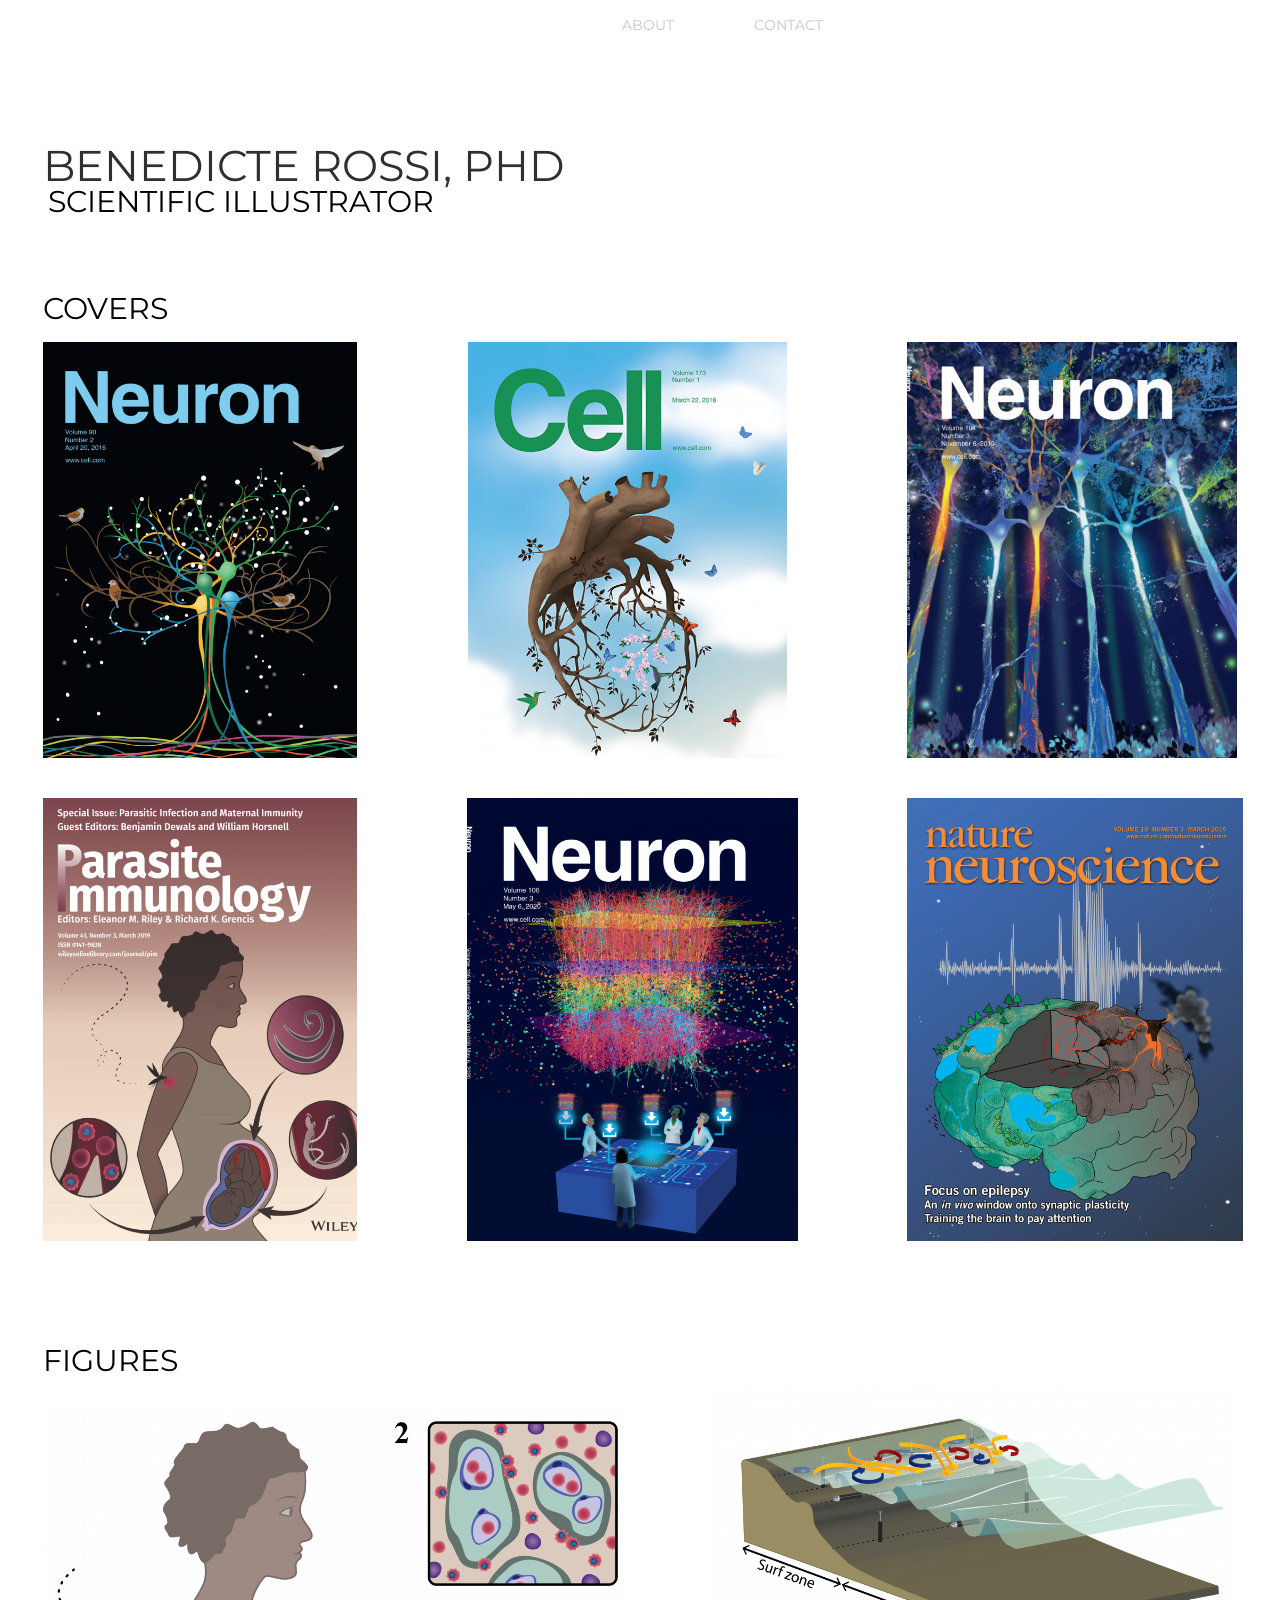
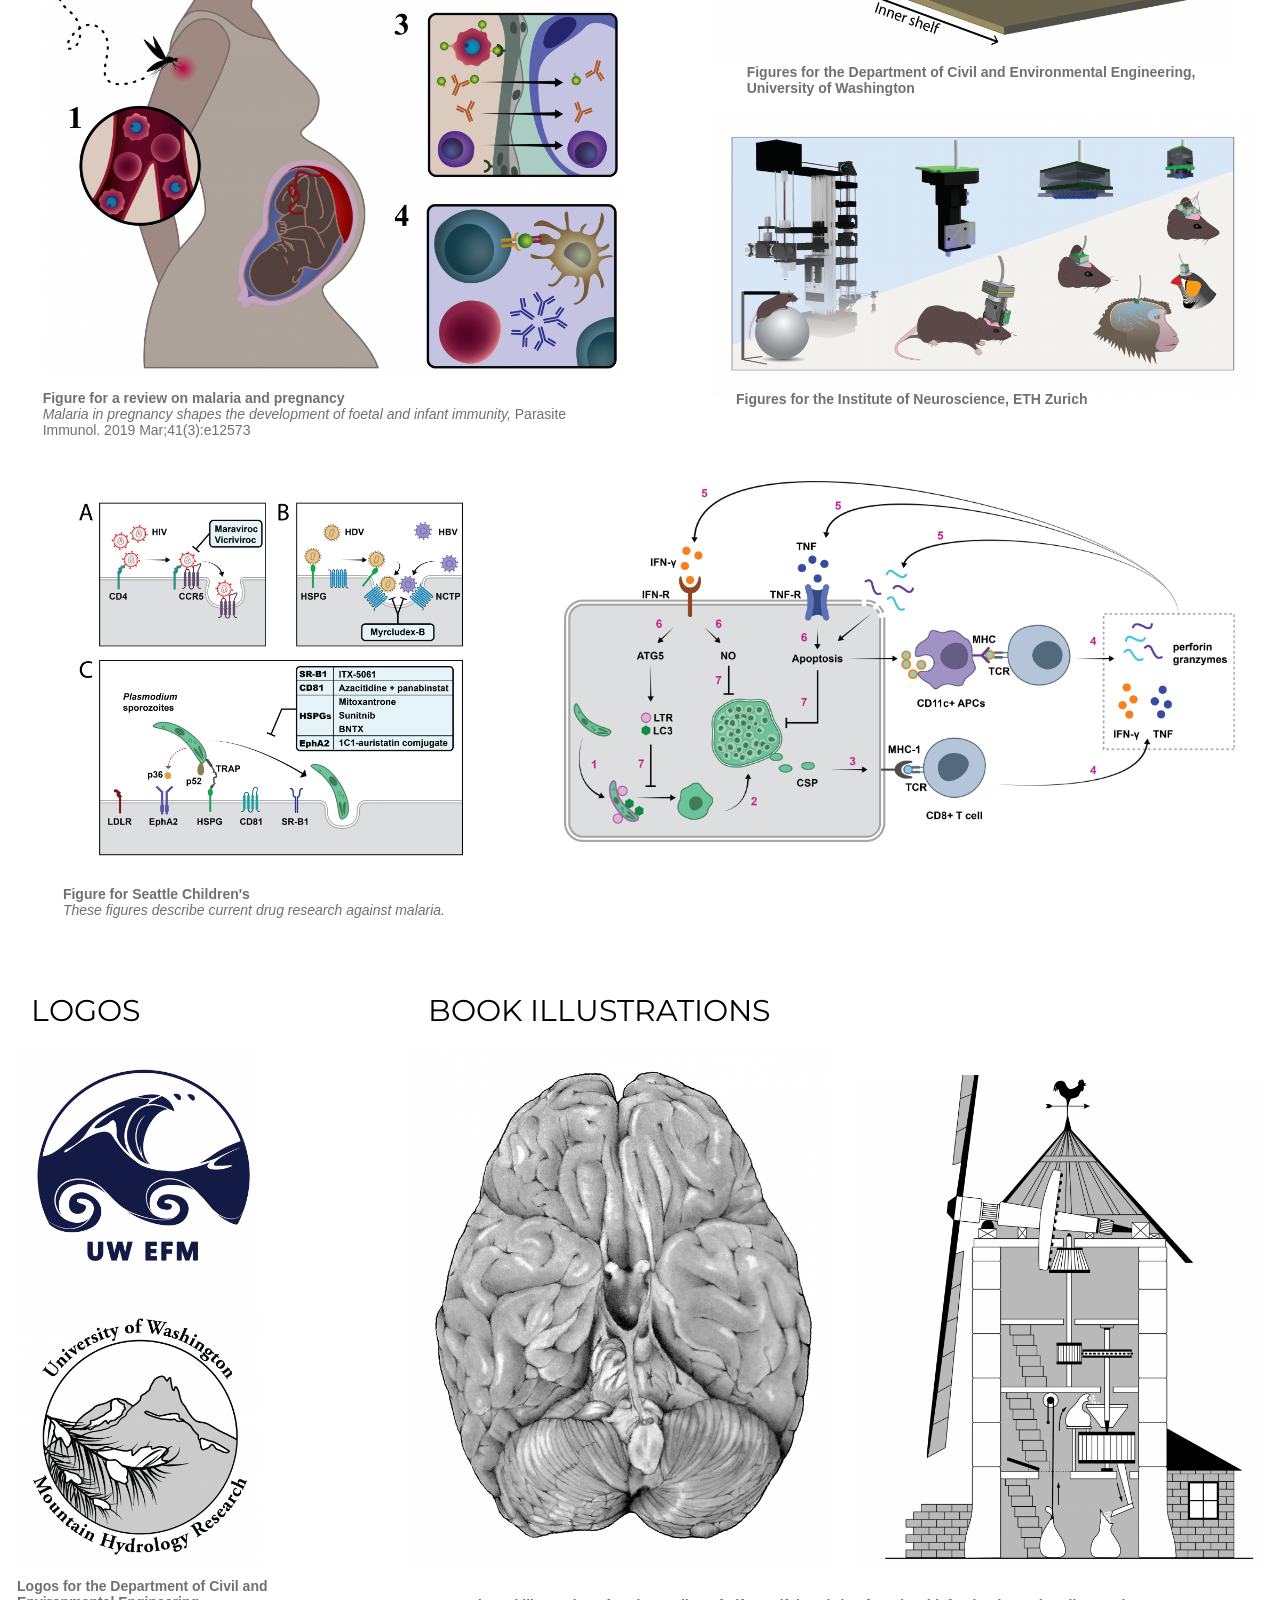
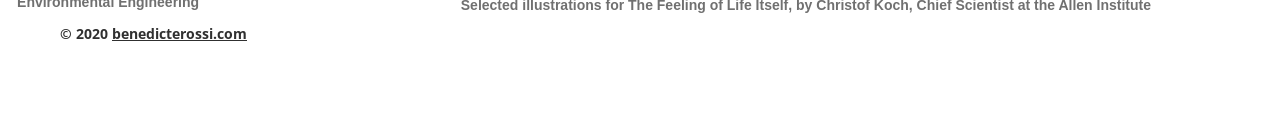
==== index.html @ 81b0282e "Initial static site mirror from Hostinger" ====
<!DOCTYPE html>
<html lang="en">
<head>
	<meta http-equiv="content-type" content="text/html; charset=utf-8" />
	<title>Portfolio</title>
	<base href="" />
			<meta name="viewport" content="width=device-width, initial-scale=1" />
		<meta name="description" content="Scientific illustration and design" />
	<meta name="keywords" content="scientific,illustration,art,cover,digital art,science,logos,book illustration" />
	<!-- Facebook Open Graph -->
	<meta property="og:title" content="Portfolio" />
	<meta property="og:description" content="Scientific illustration and design" />
	<meta property="og:image" content="" />
	<meta property="og:type" content="article" />
	<meta property="og:url" content="https://benedicterossi.com/" />
	<!-- Facebook Open Graph end -->
		
	<link href="css/bootstrap.min.css" rel="stylesheet" type="text/css" />
	<script src="js/jquery-1.11.3.min.js" type="text/javascript"></script>
	<script src="js/bootstrap.min.js" type="text/javascript"></script>
	<script src="js/main.js" type="text/javascript"></script>

	<link href="css/font-awesome/font-awesome.min.css" rel="stylesheet" type="text/css" />
	<link href="css/site.css" rel="stylesheet" type="text/css" />
	<link href="css/common1.css" rel="stylesheet" type="text/css" />
	<link href="css/1.css" rel="stylesheet" type="text/css" />
	<!-- Global site tag (gtag.js) - Google Analytics -->
<script async src="https://www.googletagmanager.com/gtag/js?id=UA-60315478-1" type="text/javascript"></script>
<script type="text/javascript">
  window.dataLayer = window.dataLayer || [];
  function gtag(){dataLayer.push(arguments);}
  gtag('js', new Date());

  gtag('config', 'UA-60315478-1');
</script>


	<script type="text/javascript">
	window.useTrailingSlashes = true;
</script>
	
	<link href="css/flag-icon-css/css/flag-icon.min.css" rel="stylesheet" type="text/css" />	
	<!--[if lt IE 9]>
	<script src="js/html5shiv.min.js"></script>
	<![endif]-->

	</head>


<body><div class="root"><div class="vbox wb_container" id="wb_header">
	
<div id="wb_cs_row_1_wrp" class="wb_cont_inner_rel"><div id="wb_cs_row_1" class="wb-cs-row"><div id="wb_cs_col_2" class="wb-cs-col"><div id="wb_element_instance0" class="wb_element wb-menu wb-menu-mobile wb-cs-elem"><a class="btn btn-default btn-collapser"><span class="icon-bar"></span><span class="icon-bar"></span><span class="icon-bar"></span></a><ul class="hmenu"><li class="active"><a href="index.html" target="_self">Portfolio</a></li><li><a href="About/index.html" target="_self">About</a></li><li><a href="Contact/index.html" target="_self">Contact</a></li></ul><div class="clearfix"></div></div></div><div class="wb-cs-clear"></div></div><div class="wb-cs-clear"></div></div></div>
<div class="vbox wb_container" id="wb_main">
	
<div id="wb_cs_row_3" class="wb-cs-row"><div id="wb_cs_col_4" class="wb-cs-col"><div id="wb_element_instance1" class="wb_element wb_text_element wb-cs-elem" style=" line-height: normal;"><h1 class="wb-stl-heading1">BENEDICTE ROSSI, PHD</h1></div></div><div class="wb-cs-clear"></div></div><div id="wb_cs_row_5" class="wb-cs-row"><div id="wb_cs_col_6" class="wb-cs-col"><div id="wb_element_instance2" class="wb_element wb_text_element wb-cs-elem" style=" line-height: normal;"><p class="wb-stl-custom1"><span style="color:rgba(0,0,0,1);">Scientific illustrator</span></p></div></div><div class="wb-cs-clear"></div></div><div id="wb_cs_row_7" class="wb-cs-row"><div id="wb_cs_col_8" class="wb-cs-col"><div id="wb_element_instance11" class="wb_element wb_text_element wb-cs-elem" style=" line-height: normal;"><p class="wb-stl-custom1"><span style="color:rgba(0,0,0,1);">Covers</span></p></div></div><div class="wb-cs-clear"></div></div><div id="wb_cs_row_9" class="wb-cs-row"><div id="wb_cs_col_10" class="wb-cs-col"><div id="wb_element_instance9" class="wb_element wb_element_picture wb-cs-elem" title=""><img alt="gallery/cover_neuron2016" src="gallery_gen/b6532666e608c79e5ac55b7bbb8fbd2a_590x780_0x0_600x806.png"></div></div><div id="wb_cs_col_11" class="wb-cs-col"><div id="wb_element_instance10" class="wb_element wb_element_picture wb-cs-elem" title=""><img alt="gallery/cell_173_1_cover" src="gallery_gen/d8fd6a4b92ce30af1deae8d7ed381490_598x780_0x0_600x780.png"></div></div><div id="wb_cs_col_12" class="wb-cs-col"><div id="wb_element_instance24" class="wb_element wb_element_picture wb-cs-elem" title=""><img alt="gallery/cover_neuron2019" src="gallery_gen/ae16dc58d66173d4e404d36e1c5b69ff_620x780_20x0_652x796.png"></div></div><div class="wb-cs-clear"></div></div><div id="wb_cs_row_13" class="wb-cs-row"><div id="wb_cs_col_14" class="wb-cs-col"><div id="wb_element_instance23" class="wb_element wb_element_picture wb-cs-elem" title=""><img alt="gallery/cover_parasiteimmunology" src="gallery_gen/09874b6a404f2ac6c22400e04ea43f63_590x830_0x0_620x840.png"></div></div><div id="wb_cs_col_15" class="wb-cs-col"><div id="wb_element_instance25" class="wb_element wb_element_picture wb-cs-elem" title=""><img alt="gallery/cover_neuron2020" src="gallery_gen/132eaf39ba709f8994367c88a012a1b9_620x830_20x0_680x840.png"></div></div><div id="wb_cs_col_16" class="wb-cs-col"><div id="wb_element_instance3" class="wb_element wb_element_picture wb-cs-elem" title=""><img alt="gallery/3_cover_highres_resized" src="gallery_gen/e888e582c3e1891e4c5c4c3139066387_630x830_0x0_643.25x830.png"></div></div><div class="wb-cs-clear"></div></div><div id="wb_cs_row_17" class="wb-cs-row"><div id="wb_cs_col_18" class="wb-cs-col"><div id="wb_element_instance5" class="wb_element wb_text_element wb-cs-elem" style=" line-height: normal;"><p class="wb-stl-custom1"><span style="color:rgba(0,0,0,1);">Figures</span></p></div></div><div class="wb-cs-clear"></div></div><div id="wb_cs_row_19" class="wb-cs-row"><div id="wb_cs_col_20" class="wb-cs-col"><div id="wb_cs_row_21" class="wb-cs-row"><div id="wb_cs_col_22" class="wb-cs-col"><div id="wb_element_instance12" class="wb_element wb_element_picture wb-cs-elem" title=""><img alt="gallery/5_final-01" src="gallery_gen/7545abf514b8b3e6574f4814d3d2fc5e_1098x1072_0x0_1120x1080.png"></div></div><div class="wb-cs-clear"></div></div><div id="wb_cs_row_23" class="wb-cs-row"><div id="wb_cs_col_24" class="wb-cs-col"><div id="wb_element_instance13" class="wb_element wb_text_element wb-cs-elem" style=" line-height: normal;"><p><span style="color:rgba(112,112,112,1);"><strong>Figure for a review on malaria and pregnancy</strong></span></p><p><span style="color:rgba(112,112,112,1);"><em>Malaria in pregnancy shapes the development of foetal and infant immunity, </em>Parasite Immunol. 2019 Mar;41(3):e12573</span></p></div></div><div class="wb-cs-clear"></div></div></div><div id="wb_cs_col_25" class="wb-cs-col"><div id="wb_cs_row_26" class="wb-cs-row"><div id="wb_cs_col_27" class="wb-cs-col"><div id="wb_element_instance4" class="wb_element wb_element_picture wb-cs-elem" title=""><img alt="gallery/5_blog-01-01" src="gallery_gen/795d58fcf4f5266118d79896da4fd98d_986x520_0x0_980x540.jpg"></div></div><div class="wb-cs-clear"></div></div><div id="wb_cs_row_28" class="wb-cs-row"><div id="wb_cs_col_29" class="wb-cs-col"><div id="wb_element_instance14" class="wb_element wb_text_element wb-cs-elem" style=" line-height: normal;"><p><strong><span style="color:rgba(112,112,112,1);">Figures for the Department of Civil and Environmental Engineering, University of Washington</span></strong></p></div></div><div class="wb-cs-clear"></div></div><div id="wb_cs_row_30" class="wb-cs-row"><div id="wb_cs_col_31" class="wb-cs-col"><div id="wb_element_instance15" class="wb_element wb_element_picture wb-cs-elem" title=""><img alt="gallery/6_table_draft2-01" src="gallery_gen/bedbe1943fe31b0e893129c815f52691_1030x542_0x0_1040x540.png"></div></div><div class="wb-cs-clear"></div></div><div id="wb_cs_row_32" class="wb-cs-row"><div id="wb_cs_col_33" class="wb-cs-col"><div id="wb_element_instance16" class="wb_element wb_text_element wb-cs-elem" style=" line-height: normal;"><p><span style="color:rgba(112,112,112,1);"><strong>Figures for the Institute of Neuroscience, ETH Zurich</strong></span></p></div></div><div class="wb-cs-clear"></div></div></div><div class="wb-cs-clear"></div></div><div id="wb_cs_row_34" class="wb-cs-row"><div id="wb_cs_col_35" class="wb-cs-col"><div id="wb_element_instance27" class="wb_element wb_element_picture wb-cs-elem" title=""><img alt="gallery/fig1_corrected_inverted2_2-01" src="gallery/fig1_corrected_inverted2_2-01-ts1646375124.png"></div></div><div id="wb_cs_col_36" class="wb-cs-col"><div id="wb_element_instance26" class="wb_element wb_element_picture wb-cs-elem" title=""><img alt="gallery/fig_3_final_gladstone-ts1646375109" src="gallery/fig_3_final_gladstone-ts1646375059.png"></div></div><div class="wb-cs-clear"></div></div><div id="wb_cs_row_37" class="wb-cs-row"><div id="wb_cs_col_38" class="wb-cs-col"><div id="wb_element_instance28" class="wb_element wb_text_element wb-cs-elem" style=" line-height: normal;"><p><span style="color:rgba(112,112,112,1);"><strong>Figure for Seattle Children's</strong></span></p><p><font color="#707070"><i>These figures describe current drug research against malaria. </i></font></p></div></div><div class="wb-cs-clear"></div></div><div id="wb_cs_row_39" class="wb-cs-row"><div id="wb_cs_col_40" class="wb-cs-col"><div id="wb_cs_row_41" class="wb-cs-row"><div id="wb_cs_col_42" class="wb-cs-col"><div id="wb_element_instance17" class="wb_element wb_text_element wb-cs-elem" style=" line-height: normal;"><p class="wb-stl-custom1"><span style="color:rgba(0,0,0,1);">LOGOS</span></p></div></div><div class="wb-cs-clear"></div></div><div id="wb_cs_row_43" class="wb-cs-row"><div id="wb_cs_col_44" class="wb-cs-col"><div id="wb_element_instance6" class="wb_element wb_element_picture wb-cs-elem" title=""><img alt="gallery/7_logo_waves_blog2020-01" src="gallery_gen/862341210f716d0d76b5dce2a328af14_460x476_0x0_480x480.png"></div></div><div class="wb-cs-clear"></div></div><div id="wb_cs_row_45" class="wb-cs-row"><div id="wb_cs_col_46" class="wb-cs-col"><div id="wb_element_instance7" class="wb_element wb_element_picture wb-cs-elem" title=""><img alt="gallery/8_logo-01" src="gallery_gen/69182a8e84a9905d21cac03130f1f783_458x500_0x0_460x500.png"></div></div><div class="wb-cs-clear"></div></div><div id="wb_cs_row_47" class="wb-cs-row"><div id="wb_cs_col_48" class="wb-cs-col"><div id="wb_element_instance22" class="wb_element wb_text_element wb-cs-elem" style=" line-height: normal;"><p><strong><span style="color:rgba(112,112,112,1);">Logos for the Department of Civil and Environmental Engineering</span></strong></p></div></div><div class="wb-cs-clear"></div></div></div><div id="wb_cs_col_49" class="wb-cs-col"><div id="wb_cs_row_50" class="wb-cs-row"><div id="wb_cs_col_51" class="wb-cs-col"><div id="wb_cs_row_52" class="wb-cs-row"><div id="wb_cs_col_53" class="wb-cs-col"><div id="wb_element_instance18" class="wb_element wb_text_element wb-cs-elem" style=" line-height: normal;"><p class="wb-stl-custom1"><span style="color:rgba(0,0,0,1);">Book Illustrations</span></p></div></div><div class="wb-cs-clear"></div></div><div id="wb_cs_row_54" class="wb-cs-row"><div id="wb_cs_col_55" class="wb-cs-col"><div id="wb_element_instance20" class="wb_element wb_element_picture wb-cs-elem" title=""><img alt="gallery/fig12_2_4-01" src="gallery_gen/8ea96d08dc37690ca65efc49f393bb13_798x988_0x0_800x980.png"></div></div><div class="wb-cs-clear"></div></div></div><div id="wb_cs_col_56" class="wb-cs-col"><div id="wb_element_instance19" class="wb_element wb_element_picture wb-cs-elem" title=""><img alt="gallery/8_windmill_illustrator_2-01-01" src="gallery_gen/b52a2c6eafb481924e27b7a915853899_772x920_0x0_780x920.png"></div></div><div class="wb-cs-clear"></div></div><div id="wb_cs_row_57" class="wb-cs-row"><div id="wb_cs_col_58" class="wb-cs-col"><div id="wb_element_instance21" class="wb_element wb_text_element wb-cs-elem" style=" line-height: normal;"><p><span style="color:rgba(112,112,112,1);"><strong>Selected illustrations for The Feeling of Life Itself, by Christof Koch, Chief Scientist at the Allen Institute</strong></span></p></div></div><div class="wb-cs-clear"></div></div></div><div class="wb-cs-clear"></div></div><div id="wb_element_instance29" class="wb_element" style="width: 100%;">
						<script type="text/javascript">
				$(function() {
					$("#wb_element_instance29").hide();
				});
			</script>
						</div></div>
<div class="vbox wb_container" id="wb_footer" style="height: 108px;">
	
<div id="wb_cs_row_59_wrp" class="wb_cont_inner_rel"><div id="wb_cs_row_59" class="wb-cs-row"><div id="wb_cs_col_60" class="wb-cs-col"><div id="wb_element_instance8" class="wb_element wb_text_element wb-cs-elem" style=" line-height: normal;"><p class="wb-stl-footer">© 2020 <a data-finalurl="http://benedicterossi.com" data-name="benedicterossi.com" href="index.html">benedicterossi.com</a></p></div></div><div class="wb-cs-clear"></div></div><div class="wb-cs-clear"></div></div><div id="wb_element_instance30" class="wb_element" style="text-align: center; width: 100%;"><div class="wb_footer"></div><script type="text/javascript">
			$(function() {
				var footer = $(".wb_footer");
				var html = (footer.html() + "").replace(/^\s+|\s+$/g, "");
				if (!html) {
					footer.parent().remove();
					footer = $("#wb_footer, #wb_footer .wb_cont_inner");
					footer.css({height: ""});
				}
			});
</html>
---- css/site.css ----
/* @import "flag-icon-css/css/flag-icon.min.css"; */

@font-face {
	font-family: Capture it;
	src: url("fonts/Capture%20it.ttf");
}
@font-face {
  font-family: 'Nanum Gothic';
  font-style: normal;
  font-weight: 400;
  src: url(https://fonts.gstatic.com/ea/nanumgothic/v5/NanumGothic-Regular.eot);
  src: url(https://fonts.gstatic.com/ea/nanumgothic/v5/NanumGothic-Regular.eot?) format('embedded-opentype'),
       url(https://fonts.gstatic.com/ea/nanumgothic/v5/NanumGothic-Regular.woff2) format('woff2'),
       url(https://fonts.gstatic.com/ea/nanumgothic/v5/NanumGothic-Regular.woff) format('woff'),
       url(https://fonts.gstatic.com/ea/nanumgothic/v5/NanumGothic-Regular.ttf) format('truetype');
}
@font-face {
  font-family: 'Nanum Gothic';
  font-style: normal;
  font-weight: 700;
  src: url(https://fonts.gstatic.com/ea/nanumgothic/v5/NanumGothic-Bold.eot);
  src: url(https://fonts.gstatic.com/ea/nanumgothic/v5/NanumGothic-Bold.eot?) format('embedded-opentype'),
       url(https://fonts.gstatic.com/ea/nanumgothic/v5/NanumGothic-Bold.woff2) format('woff2'),
       url(https://fonts.gstatic.com/ea/nanumgothic/v5/NanumGothic-Bold.woff) format('woff'),
       url(https://fonts.gstatic.com/ea/nanumgothic/v5/NanumGothic-Bold.ttf) format('truetype');
}
@font-face {
  font-family: 'Nanum Gothic';
  font-style: normal;
  font-weight: 800;
  src: url(https://fonts.gstatic.com/ea/nanumgothic/v5/NanumGothic-ExtraBold.eot);
  src: url(https://fonts.gstatic.com/ea/nanumgothic/v5/NanumGothic-ExtraBold.eot?) format('embedded-opentype'),
       url(https://fonts.gstatic.com/ea/nanumgothic/v5/NanumGothic-ExtraBold.woff2) format('woff2'),
       url(https://fonts.gstatic.com/ea/nanumgothic/v5/NanumGothic-ExtraBold.woff) format('woff'),
       url(https://fonts.gstatic.com/ea/nanumgothic/v5/NanumGothic-ExtraBold.ttf) format('truetype');
}

.ico-spin { -webkit-animation: ico-spin 2s infinite linear; animation: ico-spin 2s infinite linear; }
@-webkit-keyframes ico-spin {
  0% { -webkit-transform: rotate(0deg); transform: rotate(0deg); }
  100% { -webkit-transform: rotate(359deg); transform: rotate(359deg); }
}
@keyframes ico-spin {
  0% { -webkit-transform: rotate(0deg); transform: rotate(0deg); }
  100% { -webkit-transform: rotate(359deg); transform: rotate(359deg); }
}

html[lang="ar"] textarea,
html[lang="ar"] input,
html[lang="he"] textarea,
html[lang="he"] input,
html[lang="fa"] textarea,
html[lang="fa"] input {
	direction: rtl;
}
html[lang="ar"] .rtl,
html[lang="ar"] .rtl *,
html[lang="he"] .rtl,
html[lang="he"] .rtl *,
html[lang="fa"] .rtl,
html[lang="fa"] .rtl * {
	direction: rtl;
	/* text-align: right!important; */
}

html, body	{ /* height: 100%; */ height: auto; padding: 0; }
.root		{ margin: 0; width: 100%; min-height: 200px; }
.vbox		{ width: 100%; float: none; position: relative; }
.hbox		{ min-height: 100%; float: left; position: relative; }

a img		{ border: none; }

.clear	{
	display: block; float: none; clear: both; border: none; padding: 0px; margin: 0px;
	visibility: hidden; font-size: 1px; line-height: 1px;
}

.wb_container	{ position: relative; z-index: 3; }
.wb_cont_inner { position: relative; margin: 0 auto; width: 1200px; }
.wb_cont_outer { position: absolute; left: 0; top: 0; width: 100%; }
.wb_cont_inner_rel { position: relative; margin: 0 auto; width: 100%; }
.wb_cont_outer_rel { position: relative; width: 100%; }

.wb_cont_bg { position: absolute; width: 1200px; height: 100%; left: 50%; top: 0; margin-left: -600px; }

#wb_header	{ position: relative; z-index: 4; }
#wb_header_placeholder { z-index: 4; }
#wb_sbg_placeholder { position: fixed; width: 100%; top: 0; left: 0; z-index: 4; }
#wb_header_bg { position: fixed; width: 100%; top: 0; left: 0; z-index: 4; }
.wb_header_fixed { position: fixed!important; top: 0; width: inherit; z-index: 4; }

#wb_bgs_cont { position: absolute; width: 100%; left: 0; z-index: 1; }

.wb_container .wb_page { position: relative; box-sizing: content-box; }
.wb_container .wb_page:after { content: ""; display: block; float: none; clear: both; }
.wb_container .wb_page .wb_page_anchor { position: relative; top: 0; left: 0; display: block; }

.wb_container > .wb-cs-row > .wb-cs-col {
	width: 100%;
}

.wb_sbg		{
	position: absolute; left: 0px; top: 0px; width: 100%; height: 100%;
	z-index: 2;
}

.wb-cs-clear {
	display: block;
	padding: 0px;
	margin: 0px;
	font-size: 1px;
	line-height: 1px;
	overflow: hidden;
	float: none;
	clear: both;
	position: static;
}

.wb-cs-row {
	box-sizing: border-box;
	float: none;
	clear: both;
	width: 100%;
}
.wb-cs-row:after, .wb_container:after {
	content: "";
	display: block;
	width: 100%;
	height: 0;
	clear: both;
	visibility: hidden;
}
.wb-cs-col {
	box-sizing: border-box;
	float: left;
}
.wb-cs-grp {
	box-sizing: border-box;
}
.wb-cs-elem {
	position: relative;
	box-sizing: border-box;
}
.wb-cs-col.wb-cs-right, .wb-cs-grp.wb-cs-right, .wb-cs-elem.wb-cs-right {
	float: right;
}
.wb-site-debug .wb-cs-row {
	background: rgba(255, 0, 0, 0.1);
}
.wb-site-debug .wb-cs-col {
	background: rgba(0, 255, 0, 0.1);
}
.wb-site-debug .wb-cs-grp {
	background: rgba(255, 255, 255, 0.1);
}
.wb-site-debug .wb-cs-elem {
	background: rgba(0, 0, 255, 0.1);
}
.wb_element	{
	position: absolute !important;
	min-height: 64px;
	min-width: 64px;
	left: 0;
	top: 0;
	padding: 0;
	margin: 0;
	display: block;
	overflow: visible;
	box-sizing: content-box;
}
.wb_text_element p {
	margin: 0;
	padding: 0;
}
.wb_anchor	{
	position: absolute;
}
.wb_element.wb-cs-elem {
	position: relative ! important;
	box-sizing: border-box;
	min-width: 0;
	/*left: 0 ! important;
	top: 0 ! important;
	width: 100% ! important;
	height: auto ! important;
	min-height: 0 ! important;*/
}
.wb_element_shape > .wb_shp {
	position: absolute;
	left: 0;
	top: 0;
	width: 100%;
	height: 100%;
}
.wb_element_shape > .wb_shp + .wb-elm-ch-wrp {
	pointer-events: none;
}
.wb_element_shape > .wb_shp + .wb-elm-ch-wrp a,
.wb_element_shape > .wb_shp + .wb-elm-ch-wrp input,
.wb_element_shape > .wb_shp + .wb-elm-ch-wrp select,
.wb_element_shape > .wb_shp + .wb-elm-ch-wrp textarea,
.wb_element_shape > .wb_shp + .wb-elm-ch-wrp button,
.wb_element_shape > .wb_shp + .wb-elm-ch-wrp .wb_element {
	pointer-events: initial;
}

.wb_element_picture > .wb_picture_wrap {
	position: absolute;
	left: 0;
	top: 0;
	width: 100%;
	height: 100%;
	overflow: hidden;
}

.wb_table	{ border: none; border-collapse: collapse; margin: 0 auto; }
.wb_table td	{ border: 1px solid #000; position: relative; }
.wb_table td > div { position: relative; top: 0; left: 0; width: 100%; }

.wb_button	{
	display: block; padding: 0px; margin: 0 auto; text-align: center; text-decoration: none;
	cursor: pointer; position: relative;
}
.wb_button:before { content: ""; display: inline-block; vertical-align: middle; height: 100%; }
.wb_button,
.wb_button:hover,
.wb_button:active,
.wb_button:focus,
.wb_button:visited	{ outline: none !important; }
.wb_button span	{ display: inline-block; vertical-align: middle; padding: 0px; margin: 0px; }

.vmenu,
.hmenu		{
	display: block; list-style-type: none; padding: 0px; margin: 0px; float: left; width: 100%; overflow: visible;
}
.hmenu { white-space: normal; }
.vmenu li,
.hmenu li		{ position: relative; display: block; display: inline-block; padding: 0px; margin: 0px; }
.vmenu li		{ clear: both; display: block; }
.vmenu li a,
.hmenu li a	{ display: block; }
.vmenu ul,
.hmenu ul	{ display: none; position: absolute; margin-left: 0; padding-left: 0; left: 100%; top: 0; z-index: 2; }
.vmenu ul li,
.hmenu ul li	{ display: block; }
.hmenu ul li:first-child,
.vmenu ul li:first-child { margin-top: 0 ! important; }
.hmenu > li > ul { left: 0; top: 100%; }
.hmenu li.over > ul, .vmenu li.over > ul { display: block; }
.vmenu ul a, .hmenu ul a { white-space: nowrap; max-width: 320px; overflow: hidden; text-overflow: ellipsis; }

.wb-menu-hidden ul, .wb-menu-hidden .btn-collapser {
	display: none!important;
}


/* Default gallery styles */
.wb_gallery			{ background: #000; width: 100%; height: 100%; overflow: hidden; }
#wb_gedit_name		{ width: 315px; }
#wb_gedit_images	{
	width: 466px; height: 300px; overflow: auto; overflow-y: scroll; background: #ffffff;
}
#wb_gedit_uploader	{ width: 120px; height: 64px; float: left; }
#wb_gedit_uploader_state {
	width: 336px; height: 64px; float: left; margin-left: 10px; overflow: auto;
}

/* .gallery-image		{ background: white; padding: 5px; } */

.wb_thumb			{ float: left; padding: 3px; }
.wb_thumb img		{ max-width: none !important; }
.wb_thumb div			{ border: 1px solid #888; }
.wb-thumbs-only > .wb_thumb { float: none; display: inline-block; vertical-align: top; }

.gallery-slideshow  	{ width: 100%; height: 100%; }
.gallery-slide-image{ position: relative; width: 100%; height: 100%; }
.gallery-slide-left, .gallery-slide-right {
	position: absolute; top: 50%;
	width: 32px; height: 32px; line-height: 32px; margin-top: -16px;
	font-size: 16px;
	color: #FFF; text-shadow: #000 0 0 1px;
	transition: color 0.2s linear 0s, text-shadow 0.2s linear 0s;
	display: block; cursor: pointer; outline: none !important; text-align: center;
}
.gallery-slide-left	{
	left: 0;
}
.gallery-slide-right {
	right: 0;
}
.gallery-slide-left:hover	{ color: #DDD; text-shadow: #222 0 0 1px; }
.gallery-slide-right:hover	{ color: #DDD; text-shadow: #222 0 0 1px; }

.gallery-list		{ }
.gallery-list-image	{ }
.gallery-list-thumbs{ }
.gallery-list-left .fa,
.gallery-list-right .fa {
	position: absolute; top: 50%;
	font-size: 14px; line-height: 14px; margin-top: -7px;
	color: #FFF; text-shadow: #000 0 0 1px;
	transition: color 0.2s linear 0s, text-shadow 0.2s linear 0s;
}
.gallery-list-left:hover .fa, .gallery-list-right:hover .fa { color: #DDD; text-shadow: #222 0 0 1px; }
.gallery-list-left .fa	{ left: 3px; }
.gallery-list-right .fa	{ right: 3px; }
.gallery-list .tmb-selected	{ background: #888; }

#skypedetectionswf	{ position: absolute; left: -1000px; top: -1000px; }

.wb_form			{
	padding: 0px; margin: 0px; display: block; border: none; width: 100%; height: 100%;
}
.wb_form table		{
	padding: 0px; margin: 0px; border: none; border-collapse: collapse;
	width: 100%; height: 100%;
}
.wb_form table th,
.wb_form table td		{ padding: 4px 0px 0px 0px; margin: 0px; border: none; border-collapse: collapse; text-align: left; }
.wb_form table th		{ white-space: nowrap; }
.wb_form table tr:first-child th,
.wb_form table tr:first-child td {
	padding-top: 0px;
}
.wb_form table th 		{ width: 1%; }
.wb_form table th:not([class]) 	{ font-size: 13px; }
.wb_comments textarea.hpc,
.wb_form textarea.hpc	{
	font-size: 1px; line-height: 1px; width: 1px; height: 1px; padding: 0px; margin: 0px;
	border: none; display: block; background: transparent; color: #ffffff; opacity: 0;
	filter: alpha(opacity=0); position: absolute; left: -10px; top: -10px;
}
.wb_form .form-field {
	width: 100%;
}
.wb_form label.checkbox-label {
	display: block;
	max-width: none;
	text-align: left;
}
.wb_form.wb_form_rtl label.checkbox-label {
	text-align: right;
}
.wb_form label.checkbox-label > input.form-field {
	width: auto;
	height: auto;
	display: inline-block;
	vertical-align: middle;
	margin: 0;
}
.wb_form .form-file-wrapper {
	height: 34px;
	border: 1px solid #ccc;
	padding: 0 12px;
}
.wb_form .form-file-wrapper:before {
	content: "";
	display: inline-block;
	vertical-align: middle;
	height: 100%;
}
.wb_form .form-file-wrapper > input {
	display: inline-block;
	vertical-align: middle;
}

.wb_form .wb_form_captcha {
	transform-origin: 0 0;
	-o-transform-origin: 0 0;
	-ms-transform-origin: 0 0;
	-moz-transform-origin: 0 0;
	-webkit-transform-origin: 0 0;
}
.wb_form textarea.form-control {
	resize: none;
}
.wb_form_rtl { direction: rtl; }

.wb_comments		{ width: 500px; margin: 0px auto; }
.wb_comment			{
	display: block; border-top: 1px solid #ccc; padding: 6px 2px; clear: both;
	position: relative;
}
.wb_comment_user	{
	font-size: 18px; color: #007499; font-family: Arial,sans-serif; margin-bottom: 6px;
}
.wb_comment_date	{
	font-size: 10px; color: #999; font-family: Arial,sans-serif;
}
.wb_comment_text	{
	font-size: 13px; color: black; font-family: Arial,sans-serif;
}

.wb_footer { padding-bottom: 20px; }

i.icon-wb-logo {
	background-image: url("https://benedicterossi.com/img/icon-logo.png") !important;
	background-position: 0px 0px;
	width: 22px; height: 22px; margin: -3px 0px 0px 0px;
	vertical-align: middle;
	display: inline-block;
}

.wb-combobox-controll input	{ cursor: pointer; }
.wb-combobox-controll ul	{ overflow-y: auto; max-height: 320px; }
.wb-combobox-controll .dropdown-toggle { padding-left: 8px; padding-right: 8px; }

[class^="flag-icon"],
[class*=" flag-icon"] {
	width: 18px; height: 14px; display: block; display: inline-block;
	padding: 0px; margin: 0px; border: none; font-size: 1px; line-height: 1px;
	overflow: hidden;
	background-size:contain;
	background-position:50%;
	background-repeat:no-repeat;
	position: relative;
	border: 1px solid #EEE;
	/*position:relative;
	display:inline-block;
	width:1.33333333em;
	line-height:1em*/
}

[class^="ico-lang"],
[class*=" ico-lang"] {
	background: url("https://benedicterossi.com/img/flags_matrix.png") no-repeat;
	width: 18px; height: 12px; display: block; display: inline-block;
	padding: 0px; margin: 0px; border: none; font-size: 1px; line-height: 1px;
	overflow: hidden;
}
span.ico-lang-us, i.ico-lang-us { background-position: -378px -228px; }
span.ico-lang-uk, i.ico-lang-uk { background-position: -378px -132px; }
span.ico-lang-lt, i.ico-lang-lt { background-position: -216px -240px; }
span.ico-lang-ru, i.ico-lang-ru { background-position: -324px -252px; }
span.ico-lang-de, i.ico-lang-de { background-position: -72px -60px; }
span.ico-lang-ae, i.ico-lang-ae { background-position: -18px -60px; }
span.ico-lang-dk, i.ico-lang-dk { background-position: -72px -132px; }
span.ico-lang-gr, i.ico-lang-gr { background-position: -126px -216px; }
span.ico-lang-es, i.ico-lang-es { background-position: -90px -228px; }
span.ico-lang-sv, i.ico-lang-sv { background-position: -342px -264px; }
span.ico-lang-ee, i.ico-lang-ee { background-position: -90px -60px; }
span.ico-lang-fi, i.ico-lang-fi { background-position: -108px -108px; }
span.ico-lang-fr, i.ico-lang-fr { background-position: -108px -216px; }
span.ico-lang-hr, i.ico-lang-hr { background-position: -144px -216px; }
span.ico-lang-ht, i.ico-lang-ht { background-position: -144px -240px; }
span.ico-lang-hu, i.ico-lang-hu { background-position: -144px -252px; }
span.ico-lang-id, i.ico-lang-id { background-position: -162px -48px; }
span.ico-lang-it, i.ico-lang-it { background-position: -162px -240px; }
span.ico-lang-kr, i.ico-lang-kr { background-position: -198px -216px; }
span.ico-lang-lv, i.ico-lang-lv { background-position: -216px -264px; }
span.ico-lang-my, i.ico-lang-my { background-position: -234px -300px; }
span.ico-lang-mk, i.ico-lang-mk { background-position: -234px -132px; }
span.ico-lang-nl, i.ico-lang-nl { background-position: -252px -144px; }
span.ico-lang-pl, i.ico-lang-pl { background-position: -288px -144px; }
span.ico-lang-br, i.ico-lang-br { background-position: -36px -216px; }
/* span.ico-lang-br, i.ico-lang-br { background-position: -288px -240px; } */
span.ico-lang-ro, i.ico-lang-ro { background-position: -324px -180px; }
span.ico-lang-ua, i.ico-lang-ua { background-position: -378px -12px; }
span.ico-lang-sk, i.ico-lang-sk { background-position: -342px -132px; }
span.ico-lang-tr, i.ico-lang-tr { background-position: -360px -216px; }
span.ico-lang-th, i.ico-lang-th { background-position: -360px -96px; }
span.ico-lang-vn, i.ico-lang-vn { background-position: -396px -168px; }
span.ico-lang-se, i.ico-lang-se { background-position: -342px -60px; }
span.ico-lang-si, i.ico-lang-si { background-position: -342px -108px; }
span.ico-lang-me, i.ico-lang-me { background-position: -234px -60px; }
span.ico-lang-hk, i.ico-lang-hk { background-position: -468px -108px; }
/* span.ico-lang-hk, i.ico-lang-hk { background-position: -144px -132px; } */
span.ico-lang-tw, i.ico-lang-tw { background-position: -360px -276px; }
span.ico-lang-cn, i.ico-lang-cn { background-position: -54px -168px; }
span.ico-lang-rs, i.ico-lang-rs { background-position: -324px -228px; }
span.ico-lang-cz, i.ico-lang-cz { background-position: -54px -312px; }
span.ico-lang-cs, i.ico-lang-cs { background-position: -324px -228px; }
span.ico-lang-bg, i.ico-lang-bg { background-position: -36px -84px; }
span.ico-lang-il, i.ico-lang-il { background-position: -162px -144px; }
span.ico-lang-by, i.ico-lang-by { background-position: -35px -300px; }
span.ico-lang-kz, i.ico-lang-kz { background-position: -198px -312px; }
span.ico-lang-al, i.ico-lang-al { background-position: -17px -144px; }
span.ico-lang-ir, i.ico-lang-ir { background-position: -162px -216px; }
span.ico-lang-no, i.ico-lang-no { background-position: -252px -180px; }
span.ico-lang-za, i.ico-lang-za { background-position: -467px -12px; }
span.ico-lang-am, i.ico-lang-am { background-position: -18px -155px; }
span.ico-lang-ct, i.ico-lang-ct { background-position: -54px -240px; }
span.ico-lang-jp, i.ico-lang-jp { background-position: -180px -192px; }
span.ico-lang-in, i.ico-lang-in { background-position: -162px -168px; }
span.ico-lang-eu, i.ico-lang-eu { background-position: -90px -252px; }
span.ico-lang-gl, i.ico-lang-gl { background-position: -126px -144px; }
span.ico-lang-pt, i.ico-lang-pt { background-position: -288px -240px; }
span.ico-lang-ph, i.ico-lang-ph { background-position: -288px -96px; }
span.ico-lang-gb, i.ico-lang-gb { background-position: -468px -312px; }
span.ico-lang-ge, i.ico-lang-ge { background-position: -126px -60px; }
span.ico-lang-at, i.ico-lang-at { background-position: -17px -240px; }
span.ico-lang-az, i.ico-lang-az { background-position: -18px -312px; }
span.ico-lang-ba, i.ico-lang-ba { background-position: -36px -12px; }
span.ico-lang-pk, i.ico-lang-pk { background-position: -288px -132px; }
span.ico-lang-uz, i.ico-lang-uz { background-position: -378px -312px; }


i.ico-lang-en,
i.ico-lang-lt,
i.ico-lang-ru	{ width: 18px; height: 12px }


.langs_flags {
	display: inline-block;
}
.langs_flags a {
	padding: 0;
	width: 18px;
	height: 14px;
	position: relative;
	display: block;
	float: left;
	margin: 2px;
}
.langs_flags.langs_flags_noa a {
	margin: 0;
}
.langs_flags:not(.langs_flags_noa) a.active:after {
	content: "";
	display: block;
	width: 22px;
	height: 18px;
	border: 1px solid #777;
	padding: 1px;
	position: absolute;
	top: -2px;
	left: -2px;
}
.langs_flags a i {
	display: block;
}

.btn-collapser {
	display: none;
	text-align: center;
	padding: 6px;
}

.btn-collapser > .icon-bar {
	display: block;
	padding: 0px;
	margin: 3px 0px 0px 0px;
	font-size: 1px;
	line-height: 1px;
	background: #000000;
	height: 3px;
	width: 18px;
}

.btn-collapser > .icon-bar:first-child {
	margin-top: 0px;
}

.wb_element .collapsed > .btn-collapser {
	display: inline-block;
}

.wb_element .collapsed > ul {
	display: none !important;
}

.wb-music-player {
	background-color: #fafafa;
	width: 100%;
	height: 100%;
	overflow: hidden;
}
.wb-music-player-ctrl {
	background-color: #333333;
	padding: 0px;
	margin: 0px;
}
.wb-music-player-btns {
	text-align: center;
	padding: 6px 0px;
	margin: 0px;
}
.wb-music-player-btns > a {
	cursor: pointer;
	color: #ffffff;
	text-align: left;
	vertical-align: middle;
	display: inline-block;
}
.wb-music-player-btns > a:hover {
	color: #2cbd98;
	border-color: #2cbd98;
	text-decoration: none;
}
.wb-music-player-btns > a.disabled {
	color: #666666;
	border-color: #666666;
	cursor: default;
}
.wb-music-player-prev {
	border: 2px solid #ffffff;
	width: 22px;
	height: 22px;
	-webkit-border-radius: 22px;
	-moz-border-radius: 22px;
	border-radius: 22px;
	font-size: 11px;
}
.wb-music-player-prev > span {
	vertical-align: top;
	margin: 2px 0px 0px 4px;
}
.wb-music-player-next {
	border: 2px solid #ffffff;
	width: 22px;
	height: 22px;
	-webkit-border-radius: 22px;
	-moz-border-radius: 22px;
	border-radius: 22px;
	font-size: 11px;
}
.wb-music-player-next > span {
	vertical-align: top;
	margin: 2px 0px 0px 4px;
}
.wb-music-player-play {
	border: 2px solid #ffffff;
	width: 30px;
	height: 30px;
	-webkit-border-radius: 30px;
	-moz-border-radius: 30px;
	border-radius: 30px;
	margin: 0px 30px;
	font-size: 16px;
}
.wb-music-player-play > span {
	vertical-align: top;
	margin: 4px 0px 0px 6px;
}
.wb-music-player-pbar,
.wb-music-player-pbar > div {
	padding: 0px;
	margin: 0px;
	line-height: 1px;
	font-size: 1px;
	border: none;
	display: block;
	overflow: hidden;
	float: none;
}
.wb-music-player-pbar {
	background-color: #666666;
}
.wb-music-player-pbar > div {
	background-color: #2cbd98;
	width: 23%;
	height: 4px;
}
.wb-music-player-plist {
	color: #333333;
	font-size: 14px;
	line-height: 16px;
	padding: 4px 0px 0px 0px;
}
.wb-music-player-plist > div {
	padding: 4px 10px;
	margin: 0px;
}
.wb-music-player-plist > div:nth-child(even) {
	background-color: #efefef;
}
.wb-music-player-plist > div.active {
	background-color: #2cbd98;
}

.wb-recaptcha-placeholder {
	max-width: 304px;
	height: 78px;
	border: 1px solid #D3D3D3;
	-webkit-border-radius: 3px;
	-moz-border-radius: 3px;
	border-radius: 3px;
	background: #F9F9F9;
	color: #000;
	text-align: left;
	cursor: help;
	display: block;
}
.wb-recaptcha-placeholder > span {
	margin: 25px 12px 0px 12px;
	display: block;
	vertical-align: top;
	font-size: 14px;
	line-height: 24px;
}
.wb-recaptcha-placeholder > span::before {
	background: #ffffff;
	border: 2px solid #C1C1C1;
	-webkit-border-radius: 2px;
	-moz-border-radius: 2px;
	border-radius: 2px;
	height: 28px;
	width: 28px;
	display: inline-block;
	margin: 0px 10px -9px 0px;
	content: "";
}

.wb-store {
	overflow: visible;
	overflow-y: auto;
	width: 100%;
	height: 100%;
}
.wb-store-table td {
	vertical-align: middle !important;
}
.wb-store-table-name-link > div,
.wb-store-table-name-link .wb-store-nothumb {
	border: none;
	width: 50px;
	height: 50px;
	display: inline-block;
	vertical-align: middle;
	overflow: hidden;
	background-size: cover;
	background-repeat: no-repeat;
	background-position: top center;
}

.wb-store-table-name-link .wb-store-nothumb::before {
	margin-top: -3px;
	display: inline-block;
	vertical-align: top;
}

.wb-store-table-name {
	display: inline-block;
	margin: 0px 0px 0px 10px;
}
.wb-store-item {
	display: inline-block;
	margin: 0px 10px 20px 10px;
	cursor: pointer;
	vertical-align: top;
}
.wb-store-thumb {
	border: 1px solid #eee;
	margin: 0px 0px 5px 0px;
	overflow: hidden;
	width: 200px;
	height: 200px;
	text-align: center;
	position: relative;
}
.wb-store-thumb:before {
	content: "";
	display: inline-block;
	vertical-align: middle;
	height: 100%;
}
.wb-store-thumb img {
	max-width: 100%;
	position: absolute;
	left: 0;
	top: 0;
	width: 100%;
	height: 100%;
}
.wb-store-imgs-block {
	float: left;
	text-align: center;
	margin-right: 30px;
}
.wb-store-image {
	border: 1px solid #eee;
	text-align: center;
	display: inline-block;
	position: relative;
	overflow: hidden;
	touch-action: manipulation;
}
.wb-store-image:before {
	content: "";
	display: inline-block;
	vertical-align: middle;
	height: 100%;
	margin: 0 -4px;
}
.wb-store-image > img {
	transition: opacity 0.3s;
	-moz-transition: opacity 0.3s;
	-webkit-transition: opacity 0.3s;
	max-width: 100%;
	position: absolute;
	width: auto;
	height: auto;
	left: 0;
	top: 0;
}
.wb-store-alt-images {
	position: relative;
	display: inline-block;
	margin-top: 20px;
	padding: 0 24px;
}
.wb-store-alt-images > div {
	max-width: 488px;
	overflow: hidden;
}
.wb-store-alt-images > span {
	display: block;
	width: 12px;
	height: 16px;
	position: absolute;
	top: 53px;
	cursor: pointer;
	opacity: 0.5;
	font-size: 16px;
	line-height: 16px;
	color: #777;
}
.wb-store-alt-images > span:hover { opacity: 0.8; }
.wb-store-alt-images > .arrow-left { left: 0; }
.wb-store-alt-images > .arrow-right { right: 0; }

.wb-store-alt-images > div > div {
	white-space: nowrap;
	transition: margin-left 0.3s;
	-moz-transition: margin-left 0.3s;
	-webkit-transition: margin-left 0.3s;
}
.wb-store-alt-images .wb-store-alt-img {
	width: 110px;
	height: 110px;
	display: inline-block;
	vertical-align: middle;
	margin: 5px;
	border: 1px solid #eee;
	cursor: pointer;
	box-sizing: content-box;
	overflow: hidden;
}
.wb-store-alt-images .wb-store-alt-img.active {
	border: 3px solid #eee;
	margin: 3px;
}
.wb-store-alt-images .wb-store-alt-img > img {
	max-width: 100%;
}
.wb-store-nothumb {
	font-size: 49px;
	line-height: 49px;
	color: #999999;
	display: inline-block;
	vertical-align: middle;
}
.wb-store-controls {
	margin-bottom: 20px;
}
.wb-store-label {
	display: inline-block;
	margin-right: 6px;
}

.wb-store-details-table {
	border: none;
	border-collapse: collapse;
	padding: 0px;
	margin: 0px;
}
.wb-store-details-table td {
	border: none;
	border-collapse: collapse;
	padding: 0px;
	margin: 0px;
}

.wb-store-properties .wb-store-pcats {
	display: block;
	margin-bottom: 10px;
}
.wb-store-properties .wb-store-sku {
	display: block;
	margin-bottom: 10px;
}
.wb-store-properties .wb-store-name {
	display: block;
	margin-bottom: 10px;
}
.wb-store-properties .wb-store-price {
	display: block;
	margin-bottom: 10px;
}
.wb-store-desc {
	margin-top: 20px;
}
.wb-store-filters {
	margin: 0px 10px 20px 10px;
}
.wb-store-cat-select {
	width: 200px;
}
.wb-store-form-block {
	padding-top: 20px;
	width: 100%;
	margin-left: 0!important;
}
.wb-store-form-buttons {
	padding-top: 20px;
	text-align: left;
}
.wb-store-form-block .wb-store-form {
	margin-top: 20px;
	position: static !important;
	float: none;
	width: 100%;
}
.wb-store-form-block .wb-store-form .wb_form {
	/* max-width: 540px; */
	width: 100%;
	margin: 0;
}
.wb-store-form-block .wb-store-form .form-footer td {
	text-align: right;
}
.wb-store-cart {
	cursor: pointer;
	height: 100%;
}
.wb-store-cart:before {
	content: "";
	display: inline-block;
	vertical-align: middle;
	height: 100%;
}
.wb-store-cart > div,
.wb-store-cart > img,
.wb-store-cart div > span {
	display: inline-block;
	vertical-align: middle;
}
.wb-store-cart img {
	margin-right: 6px;
	height: 100%;
}
.wb-store-cart span:last-child {
	margin: 0;
}
.wb-store-cart .store-cart-icon {
	font-family: FontAwesome;
	font-size: 18px !important;
	line-height: 22px !important;
	width: 22px !important;
	height: 22px !important;
	color: #333333;
	font-weight: normal;
	font-style: normal;
	text-decoration: none;
	text-rendering: auto;
	-webkit-font-smoothing: antialiased;
	-moz-osx-font-smoothing: grayscale;
	background-image: none !important;
	text-align: center;
	vertical-align: middle;
	speak: none;
}
.wb-store-cart .store-cart-icon:before { content: "\f291"; }

.wb-store .wb-store-pay-btns {
	position: relative;
}
.wb-store .wb-store-pay-btns > div {
	position: relative;
	display: inline-block;
	vertical-align: middle;
	margin-left: 15px;
	padding-left: 15px;
	border-left: 1px solid #cccccc;
}
.wb-store .wb-store-pay-btns > div:first-child {
	margin-left: 0px;
	padding-left: 0px;
	border-left: none;
}
.wb-store .wb-store-pay-btns .wb-store-pay-btn-overlay {
	position: absolute;
	z-index: 1000;
	left: 0;
	top: 0;
	width: 100%;
	height: 100%;
	margin: 0;
}
.ico-spin:before {
	font-family: FontAwesome;
	content: "\f110";
}
.wb-store .wb-store-pay-btns .wb-store-pay-btn-overlay > .ico-spin {
	width: 18px!important;
	height: 18px!important;
	line-height: 18px!important;
	font-size: 18px!important;
	display: inline-block;
}


@-webkit-keyframes cartanim {
    0%, 20%, 50%, 80%, 100% {-webkit-transform: translateY(0);}
    40% {-webkit-transform: translateY(-30px);}
    60% {-webkit-transform: translateY(-15px);}
}
@keyframes cartanim {
    0%, 20%, 50%, 80%, 100% {transform: translateY(0);}
    40% {transform: translateY(-30px);}
    60% {transform: translateY(-15px);}
}
.cartanim {
	-webkit-animation-duration: 0.7s;
	animation-duration: 0.7s;
	-webkit-animation-fill-mode: both;
	animation-fill-mode: both;
    -webkit-animation-name: cartanim;
    animation-name: cartanim;
}

.wb-store-cart-table,
.wb-store-cart-table td,
.wb-store-cart-table th,
.wb-store-cart-table tr {
	border: none;
	margin: 0px;
}
.wb-store-cart-table td,
.wb-store-cart-table th {
	padding: 10px 5px;
	vertical-align: middle;
}
.wb-store-cart-table thead td,
.wb-store-cart-table thead th {
	text-align: center;
}
.wb-store-cart-table thead {
	border-bottom: 1px solid #ccc;
}
.wb-store-cart-table tfoot {
	border-top: 1px solid #ccc;
}
.wb-store-cart-table.empty thead,
.wb-store-cart-table.empty tfoot {
	display: none;
}

.wb-store-cart-table-img {
	width: 1%;
}
.wb-store-cart-table-img img {
	max-height: 56px;
}
.wb-store-cart-table-img > div {
	width: 50px;
	height: 50px;
	background-size: cover;
	background-repeat: no-repeat;
	background-position: top center;
}
.wb-store-cart-table-name {
	text-align: left;
}
.wb-store-cart-table-quantity {
	width: 1%;
}
.wb-store-cart-table-quantity input {
	width: 60px;
	text-align: center;
}
.wb-store-cart-table-price {
	width: 1%;
	text-align: center !important;
	white-space: nowrap;
}
.wb-store-cart-table-remove {
	width: 1%;
}
.wb-store-cart-table-remove > span {
	color: #f00;
	cursor: pointer;
}
.wb-store-cart-table-totals {
	text-align: right;
}
.wb-store-cart-sum {
	width: 1%;
	text-align: center !important;
}
.wb-store-pay-wrp {
	clear: both;
	text-align: center;
	padding-top: 20px;
	overflow-y: hidden;
}	
.wb-store-pay-sep {
	border-top: 1px solid #cccccc;
	font-size: 1px;
	line-height: 1px;
	height: 1px;
	display: block;
}
.wb-store-pay-btns {
	text-align: center;
	padding-top: 20px;
}
.wb-store-pay-btns > div {
	display: inline-block;
}

.wb-cgr {
	box-sizing: border-box;
	margin: 0 -15px;
	width: auto;
}

.wb-cgr:after {
	display: block;
	box-sizing: border-box;
	content: '';
	visibility: hidden;
	width: 100%;
	height: 0;
	clear: both;
}

.wb-cgc {
	float: left;
	box-sizing: border-box;
	padding: 0 15px;
	width: 100%;
}

.wb_cookie_policy {
	position: fixed;
	bottom: 0;
	left: 0;
	right: 0;
	padding: 20px;
	z-index: 11000;
	line-height: 1.2em;
}
.wb_cookie_policy > .policy-message {
	display: table-cell;
	vertical-align: middle;
	width: 100%;
}
.wb_cookie_policy > .policy-message > :last-child {
	margin-bottom: 0;
}
.wb_cookie_policy > .policy-message a {
	color: inherit;
	text-decoration: underline;
}
.wb_cookie_policy > .policy-message a:hover,
.wb_cookie_policy > .policy-message a:focus,
.wb_cookie_policy > .policy-message a:active {
	color: inherit;
	text-decoration: none;
}
.wb_cookie_policy > .policy-button {
	display: table-cell;
	vertical-align: middle;
	padding-left: 20px;
	height: 100%;
	white-space: nowrap;
}
.wb_cookie_policy > .policy-button > button {
	border: none;
	padding: 5px 10px;
}

@media (min-width: 768px) {
	.wb-cgc-tbl-1 { width: 8.333333333333%; }
	.wb-cgc-tbl-2 { width: 16.666666666666%; }
	.wb-cgc-tbl-3 { width: 25%; }
	.wb-cgc-tbl-4 { width: 33.333333333333%; }
	.wb-cgc-tbl-5 { width: 41.666666666666%; }
	.wb-cgc-tbl-6 { width: 50%; }
	.wb-cgc-tbl-7 { width: 58.333333333333%; }
	.wb-cgc-tbl-8 { width: 66.666666666666%; }
	.wb-cgc-tbl-9 { width: 75%; }
	.wb-cgc-tbl-10 { width: 83.333333333333%; }
	.wb-cgc-tbl-11 { width: 91.666666666666%; }
	.wb-cgc-tbl-12 { width: 100%; }
}

@media (min-width: 992px) {
	.wb-cgc-dsk-1 { width: 8.333333333333%; }
	.wb-cgc-dsk-2 { width: 16.666666666666%; }
	.wb-cgc-dsk-3 { width: 25%; }
	.wb-cgc-dsk-4 { width: 33.333333333333%; }
	.wb-cgc-dsk-5 { width: 41.666666666666%; }
	.wb-cgc-dsk-6 { width: 50%; }
	.wb-cgc-dsk-7 { width: 58.333333333333%; }
	.wb-cgc-dsk-8 { width: 66.666666666666%; }
	.wb-cgc-dsk-9 { width: 75%; }
	.wb-cgc-dsk-10 { width: 83.333333333333%; }
	.wb-cgc-dsk-11 { width: 91.666666666666%; }
	.wb-cgc-dsk-12 { width: 100%; }
}

@media (min-width: 1200px) {
	.wb-cgc-tv-1 { width: 8.333333333333%; }
	.wb-cgc-tv-2 { width: 16.666666666666%; }
	.wb-cgc-tv-3 { width: 25%; }
	.wb-cgc-tv-4 { width: 33.333333333333%; }
	.wb-cgc-tv-5 { width: 41.666666666666%; }
	.wb-cgc-tv-6 { width: 50%; }
	.wb-cgc-tv-7 { width: 58.333333333333%; }
	.wb-cgc-tv-8 { width: 66.666666666666%; }
	.wb-cgc-tv-9 { width: 75%; }
	.wb-cgc-tv-10 { width: 83.333333333333%; }
	.wb-cgc-tv-11 { width: 91.666666666666%; }
	.wb-cgc-tv-12 { width: 100%; }
}

.wb-map {
	max-height: 300px;
}

@media (min-height: 400px) {
	.wb-map {
		max-height: 350px;
	}
}

@media (min-height: 450px) {
	.wb-map {
		max-height: 400px;
	}
}

@media (min-height: 500px) {
	.wb-map {
		max-height: 450px;
	}
}

@media (min-height: 550px) {
	.wb-map {
		max-height: 500px;
	}
}

@media (min-height: 600px) {
	.wb-map {
		max-height: 550px;
	}
}

@media (min-height: 640px) {
	.wb-map {
		max-height: 600px;
	}
}

@media (min-width: 768px) {
	.wb-map {
		max-height: none;
	}
}

.wb_fixed_bg_hack {
	position: fixed;
	left: 0;
	top: 0;
	width: 100%;
	height: 100%;
}
@supports (background-attachment: fixed) {
	.wb_fixed_bg_hack {
		display: none;
		width: 0;
		height: 0;
	}
	.wb_fixed_bg_hack_ignore_supports {
		display: block;
		width: 100%;
		height: 100%;
	}
}
---- css/common1.css ----
@import url("https://fonts.googleapis.com/css?family=Exo 2:100,100i,200,200i,300,300i,400,400i,500,500i,600,600i,700,700i,800,800i,900,900i&subset=cyrillic,latin,latin-ext");
@import url("https://fonts.googleapis.com/css?family=Open Sans:300,300i,400,400i,600,600i,700,700i,800,800i&subset=cyrillic,cyrillic-ext,greek,greek-ext,latin,latin-ext,vietnamese");
@import url("https://fonts.googleapis.com/css?family=Open Sans Condensed:300,300i,700&subset=cyrillic,cyrillic-ext,greek,greek-ext,latin,latin-ext,vietnamese");
@import url("https://fonts.googleapis.com/css?family=PT Sans:400,400i,700,700i&subset=cyrillic,cyrillic-ext,latin,latin-ext");
@import url("https://fonts.googleapis.com/css?family=PT Sans Caption:400,700&subset=cyrillic,cyrillic-ext,latin,latin-ext");
@import url("https://fonts.googleapis.com/css?family=PT Sans Narrow:400,700&subset=cyrillic,cyrillic-ext,latin,latin-ext");
@import url("https://fonts.googleapis.com/css?family=Roboto:100,100i,300,300i,400,400i,500,500i,700,700i,900,900i&subset=cyrillic,cyrillic-ext,greek,greek-ext,latin,latin-ext,vietnamese");
@import url("https://fonts.googleapis.com/css?family=Roboto Condensed:300,300i,400,400i,700,700i&subset=cyrillic,cyrillic-ext,greek,greek-ext,latin,latin-ext,vietnamese");
@import url("https://fonts.googleapis.com/css?family=Roboto Slab:100,300,400,700&subset=cyrillic,cyrillic-ext,greek,greek-ext,latin,latin-ext,vietnamese");
@import url("https://fonts.googleapis.com/css?family=Montserrat:400&subset=latin");

.wb-stl-pagetitle { font-size: 40px; font-style: normal bold ; font: normal bold 40px 'Open Sans',Arial,sans-serif; color: #303030; text-decoration: none; text-align: left; line-height: 40px; margin: 0px 0px 0px 0px; padding: 0px 0px 0px 0px; text-transform: uppercase; }
.wb-stl-pagetitle a { font-size: 40px; font-style: normal; font: normal bold 40px 'Open Sans',Arial,sans-serif; color: #303030; text-decoration: none; text-align: left; line-height: 40px; font-weight: bold; }
.wb-stl-pagetitle a:hover { font-size: 40px; font-style: normal; font: normal bold 40px 'Open Sans',Arial,sans-serif; color: #303030; text-decoration: none; text-align: left; line-height: 40px; font-weight: bold; }
.wb-stl-subtitle { font-size: 22px; font-style: normal normal ; font: normal normal 22px 'Roboto Condensed',Arial,sans-serif; color: #ffffff; text-decoration: none; text-align: left; line-height: 25px; margin: 0px 0px 0px 0px; padding: 0px 0px 0px 0px; text-transform: none; }
.wb-stl-subtitle a { font-size: 22px; font-style: normal; font: normal normal 22px 'Roboto Condensed',Arial,sans-serif; color: #ffffff; text-decoration: none; text-align: left; line-height: 25px; font-weight: normal; }
.wb-stl-subtitle a:hover { font-size: 22px; font-style: normal; font: normal normal 22px 'Roboto Condensed',Arial,sans-serif; color: #ffffff; text-decoration: none; text-align: left; line-height: 25px; font-weight: normal; }
.wb-stl-heading1 { font-size: 22px; font-style: normal normal ; font: normal normal 22px 'Montserrat',Arial,sans-serif; color: #303030; text-decoration: none; text-align: left; line-height: 22px; margin: 0px 0px 0px 0px; padding: 0px 0px 0px 0px; text-transform: uppercase; }
.wb-stl-heading1 a { font-size: 22px; font-style: normal; font: normal normal 22px 'Montserrat',Arial,sans-serif; color: #303030; text-decoration: underline; text-align: left; line-height: 22px; font-weight: normal; }
.wb-stl-heading1 a:hover { font-size: 22px; font-style: normal; font: normal normal 22px 'Montserrat',Arial,sans-serif; color: #303030; text-decoration: none; text-align: left; line-height: 22px; font-weight: bold; }
.wb-stl-heading2 { font-size: 29px; font-style: normal bold ; font: normal bold 29px 'Open Sans',Arial,sans-serif; color: #333333; text-decoration: none; text-align: left; line-height: 18px; margin: 0px 0px 0px 0px; padding: 0px 0px 0px 0px; text-transform: none; }
.wb-stl-heading2 a { font-size: 29px; font-style: normal; font: normal bold 29px 'Open Sans',Arial,sans-serif; color: #333333; text-decoration: none; text-align: left; line-height: 18px; font-weight: bold; }
.wb-stl-heading2 a:hover { font-size: 29px; font-style: normal; font: normal bold 29px 'Open Sans',Arial,sans-serif; color: #333333; text-decoration: underline; text-align: left; line-height: 18px; font-weight: bold; }
.wb-stl-heading3 { font-size: 16px; font-style: normal bold ; font: normal bold 16px 'Roboto Condensed',Arial,sans-serif; color: #ffffff; text-decoration: none; text-align: left; line-height: 24px; margin: 0px 0px 0px 0px; padding: 0px 0px 0px 0px; text-transform: none; }
.wb-stl-heading3 a { font-size: 16px; font-style: normal; font: normal bold 16px 'Roboto Condensed',Arial,sans-serif; color: #ffffff; text-decoration: none; text-align: left; line-height: 24px; font-weight: normal; }
.wb-stl-heading3 a:hover { font-size: 16px; font-style: normal; font: normal bold 16px 'Roboto Condensed',Arial,sans-serif; color: #ffffff; text-decoration: none; text-align: left; line-height: 24px; font-weight: normal; }
.wb-stl-normal { font-size: 15px; font-style: normal normal ; font: normal normal 15px 'Montserrat',Arial,sans-serif; color: #454545; text-decoration: none; text-align: left; line-height: 16px; margin: 0px 0px 0px 0px; padding: 0px 0px 0px 0px; text-transform: none; }
.wb-stl-normal a { font-size: 15px; font-style: normal; font: normal normal 15px 'Montserrat',Arial,sans-serif; color: #ffffff; text-decoration: underline; text-align: left; line-height: 16px; font-weight: bold; }
.wb-stl-normal a:hover { font-size: 15px; font-style: normal; font: normal normal 15px 'Montserrat',Arial,sans-serif; color: #ffffff; text-decoration: none; text-align: left; line-height: 16px; font-weight: bold; }
.wb-stl-highlight { font-size: 11px; font-style: normal bold ; font: normal bold 11px 'Open Sans Condensed',Arial,sans-serif; color: #ffffff; text-decoration: none; text-align: left; line-height: 22px; margin: 0px 0px 0px 0px; padding: 0px 0px 0px 0px; text-transform: none; }
.wb-stl-highlight a { font-size: 11px; font-style: normal; font: normal bold 11px 'Open Sans Condensed',Arial,sans-serif; color: #ffffff; text-decoration: underline; text-align: left; line-height: 22px; font-weight: normal; }
.wb-stl-highlight a:hover { font-size: 11px; font-style: normal; font: normal bold 11px 'Open Sans Condensed',Arial,sans-serif; color: #ffffff; text-decoration: underline; text-align: left; line-height: 22px; font-weight: normal; }
.wb-stl-special { font-size: 19px; font-style: normal bold ; font: normal bold 19px 'Open Sans',Arial,sans-serif; color: #3d3d3d; text-decoration: none; text-align: left; line-height: 29px; margin: 0px 0px 0px 0px; padding: 0px 0px 0px 0px; text-transform: none; }
.wb-stl-special a { font-size: 19px; font-style: normal; font: normal bold 19px 'Open Sans',Arial,sans-serif; color: #2e2e2e; text-decoration: none; text-align: left; line-height: 29px; font-weight: bold; }
.wb-stl-special a:hover { font-size: 19px; font-style: normal; font: normal bold 19px 'Open Sans',Arial,sans-serif; color: #2e2e2e; text-decoration: none; text-align: left; line-height: 29px; font-weight: bold; }
.wb-stl-footer { font-size: 12px; font-style: normal bold ; font: normal bold 12px 'Open Sans Condensed',sans-serif; color: #303030; text-decoration: none; text-align: left; line-height: 14px; margin: 0px 0px 0px 0px; padding: 0px 0px 0px 0px; text-transform: none; }
.wb-stl-footer a { font-size: 12px; font-style: normal; font: normal bold 12px 'Open Sans Condensed',sans-serif; color: #303030; text-decoration: underline; text-align: left; line-height: 14px; font-weight: bold; }
.wb-stl-footer a:hover { font-size: 12px; font-style: normal; font: normal bold 12px 'Open Sans Condensed',sans-serif; color: #303030; text-decoration: none; text-align: left; line-height: 14px; font-weight: bold; }
.wb-stl-custom1 { font-size: 15px; font-style: normal normal ; font: normal normal 15px 'Montserrat',Arial,sans-serif; color: #ffffff; text-decoration: none; text-align: left; line-height: 15px; margin: 0px 0px 0px 0px; padding: 0px 0px 0px 0px; text-transform: uppercase; }
.wb-stl-custom1 a { font-size: 15px; font-style: normal; font: normal normal 15px 'Montserrat',Arial,sans-serif; color: #ffffff; text-decoration: none; text-align: left; line-height: 15px; font-weight: normal; }
.wb-stl-custom1 a:hover { font-size: 15px; font-style: normal; font: normal normal 15px 'Montserrat',Arial,sans-serif; color: #ffffff; text-decoration: none; text-align: left; line-height: 15px; font-weight: normal; }
.wb-stl-custom2 { font-size: 8px; font-style: normal normal ; font: normal normal 8px 'Montserrat',Arial,sans-serif; color: #ffffff; text-decoration: none; text-align: left; line-height: 8px; margin: 0px 0px 0px 0px; padding: 0px 0px 0px 0px; text-transform: uppercase; }
.wb-stl-custom2 a { font-size: 8px; font-style: normal; font: normal normal 8px 'Montserrat',Arial,sans-serif; color: #ffffff; text-decoration: none; text-align: left; line-height: 8px; font-weight: normal; }
.wb-stl-custom2 a:hover { font-size: 8px; font-style: normal; font: normal normal 8px 'Montserrat',Arial,sans-serif; color: #ffffff; text-decoration: none; text-align: left; line-height: 8px; font-weight: normal; }
.wb-stl-custom3 { font-size: 8px; font-style: normal normal ; font: normal normal 8px 'Montserrat',Arial,sans-serif; color: #ffffff; text-decoration: none; text-align: left; line-height: 8px; margin: 0px 0px 0px 0px; padding: 0px 0px 0px 0px; text-transform: uppercase; }
.wb-stl-custom3 a { font-size: 8px; font-style: normal; font: normal normal 8px 'Montserrat',Arial,sans-serif; color: #ffffff; text-decoration: none; text-align: left; line-height: 8px; font-weight: normal; }
.wb-stl-custom3 a:hover { font-size: 8px; font-style: normal; font: normal normal 8px 'Montserrat',Arial,sans-serif; color: #ffffff; text-decoration: none; text-align: left; line-height: 8px; font-weight: normal; }
.wb-stl-list1 { font-size: 8px; font: 12px; color: #000000; line-height: 8px; margin: 0; padding: 0; }
.wb-stl-list1 a { font-size: 8px; font: 12px; color: #000000; line-height: 8px; }
.wb-stl-list1 a:hover { font-size: 8px; font: 12px; color: #000000; line-height: 8px; }
ul.wb-stl-list1 { list-style: none; }
ul.wb-stl-list1 li { font-size: 8px; font: 12px; color: #000000; line-height: 8px; }
ul.wb-stl-list1 li > * { display: inline-block; vertical-align: middle; }
ul.wb-stl-list1 li:before { content: "\2022"; font-size: 8px; font-family: ; display: inline-block; vertical-align: middle; background-image: url(''); background-repeat: no-repeat; background-size: contain; background-position: center center; width: 8px; height: 8px; margin-right: 0; }
.wb-stl-list2 { font-size: 10px; font: 16px; color: #777777; line-height: 11px; margin: 0; padding: 0; }
.wb-stl-list2 a { font-size: 10px; font: 16px; color: #777777; line-height: 11px; }
.wb-stl-list2 a:hover { font-size: 10px; font: 16px; color: #777777; line-height: 11px; }
ul.wb-stl-list2 { list-style: none; }
ul.wb-stl-list2 li { font-size: 10px; font: 16px; color: #777777; line-height: 11px; }
ul.wb-stl-list2 li > * { display: inline-block; vertical-align: middle; }
ul.wb-stl-list2 li:before { content: "\2022"; font-size: 10px; font-family: ; display: inline-block; vertical-align: middle; background-image: url(''); background-repeat: no-repeat; background-size: contain; background-position: center center; width: 10px; height: 11px; margin-right: 0; }
.wb-stl-list3 { font-size: 12px; font: 20px; color: #ffffff; line-height: 14px; margin: 0; padding: 0; }
.wb-stl-list3 a { font-size: 12px; font: 20px; color: #ffffff; line-height: 14px; }
.wb-stl-list3 a:hover { font-size: 12px; font: 20px; color: #ffffff; line-height: 14px; }
ul.wb-stl-list3 { list-style: none; }
ul.wb-stl-list3 li { font-size: 12px; font: 20px; color: #ffffff; line-height: 14px; }
ul.wb-stl-list3 li > * { display: inline-block; vertical-align: middle; }
ul.wb-stl-list3 li:before { content: "\2022"; font-size: 12px; font-family: ; display: inline-block; vertical-align: middle; background-image: url(''); background-repeat: no-repeat; background-size: contain; background-position: center center; width: 12px; height: 14px; margin-right: 0; }
.root > #wb_bgs_cont { padding-left: 0!important; padding-right: 0!important; }
html { position: relative; }


@media (min-width: 768px) {
	.wb-stl-pagetitle { font-size: 40px; font-style: normal bold ; font: normal bold 40px 'Open Sans',Arial,sans-serif; color: #303030; text-decoration: none; text-align: left; line-height: 40px; margin: 0px 0px 0px 0px; padding: 0px 0px 0px 0px; text-transform: uppercase; }
	.wb-stl-pagetitle a { font-size: 40px; font-style: normal; font: normal bold 40px 'Open Sans',Arial,sans-serif; color: #303030; text-decoration: none; text-align: left; line-height: 40px; font-weight: bold; }
	.wb-stl-pagetitle a:hover { font-size: 40px; font-style: normal; font: normal bold 40px 'Open Sans',Arial,sans-serif; color: #303030; text-decoration: none; text-align: left; line-height: 40px; font-weight: bold; }
	.wb-stl-subtitle { font-size: 29px; font-style: normal normal ; font: normal normal 29px 'Roboto Condensed',Arial,sans-serif; color: #ffffff; text-decoration: none; text-align: left; line-height: 33px; margin: 0px 0px 0px 0px; padding: 0px 0px 0px 0px; text-transform: none; }
	.wb-stl-subtitle a { font-size: 29px; font-style: normal; font: normal normal 29px 'Roboto Condensed',Arial,sans-serif; color: #ffffff; text-decoration: none; text-align: left; line-height: 33px; font-weight: normal; }
	.wb-stl-subtitle a:hover { font-size: 29px; font-style: normal; font: normal normal 29px 'Roboto Condensed',Arial,sans-serif; color: #ffffff; text-decoration: none; text-align: left; line-height: 33px; font-weight: normal; }
	.wb-stl-heading1 { font-size: 29px; font-style: normal normal ; font: normal normal 29px 'Montserrat',Arial,sans-serif; color: #303030; text-decoration: none; text-align: left; line-height: 29px; margin: 0px 0px 0px 0px; padding: 0px 0px 0px 0px; text-transform: uppercase; }
	.wb-stl-heading1 a { font-size: 29px; font-style: normal; font: normal normal 29px 'Montserrat',Arial,sans-serif; color: #303030; text-decoration: underline; text-align: left; line-height: 29px; font-weight: normal; }
	.wb-stl-heading1 a:hover { font-size: 29px; font-style: normal; font: normal normal 29px 'Montserrat',Arial,sans-serif; color: #303030; text-decoration: none; text-align: left; line-height: 29px; font-weight: bold; }
	.wb-stl-heading2 { font-size: 38px; font-style: normal bold ; font: normal bold 38px 'Open Sans',Arial,sans-serif; color: #333333; text-decoration: none; text-align: left; line-height: 24px; margin: 0px 0px 0px 0px; padding: 0px 0px 0px 0px; text-transform: none; }
	.wb-stl-heading2 a { font-size: 38px; font-style: normal; font: normal bold 38px 'Open Sans',Arial,sans-serif; color: #333333; text-decoration: none; text-align: left; line-height: 24px; font-weight: bold; }
	.wb-stl-heading2 a:hover { font-size: 38px; font-style: normal; font: normal bold 38px 'Open Sans',Arial,sans-serif; color: #333333; text-decoration: underline; text-align: left; line-height: 24px; font-weight: bold; }
	.wb-stl-heading3 { font-size: 21px; font-style: normal bold ; font: normal bold 21px 'Roboto Condensed',Arial,sans-serif; color: #ffffff; text-decoration: none; text-align: left; line-height: 32px; margin: 0px 0px 0px 0px; padding: 0px 0px 0px 0px; text-transform: none; }
	.wb-stl-heading3 a { font-size: 21px; font-style: normal; font: normal bold 21px 'Roboto Condensed',Arial,sans-serif; color: #ffffff; text-decoration: none; text-align: left; line-height: 32px; font-weight: normal; }
	.wb-stl-heading3 a:hover { font-size: 21px; font-style: normal; font: normal bold 21px 'Roboto Condensed',Arial,sans-serif; color: #ffffff; text-decoration: none; text-align: left; line-height: 32px; font-weight: normal; }
	.wb-stl-normal { font-size: 15px; font-style: normal normal ; font: normal normal 15px 'Montserrat',Arial,sans-serif; color: #454545; text-decoration: none; text-align: left; line-height: 16px; margin: 0px 0px 0px 0px; padding: 0px 0px 0px 0px; text-transform: none; }
	.wb-stl-normal a { font-size: 15px; font-style: normal; font: normal normal 15px 'Montserrat',Arial,sans-serif; color: #ffffff; text-decoration: underline; text-align: left; line-height: 16px; font-weight: bold; }
	.wb-stl-normal a:hover { font-size: 15px; font-style: normal; font: normal normal 15px 'Montserrat',Arial,sans-serif; color: #ffffff; text-decoration: none; text-align: left; line-height: 16px; font-weight: bold; }
	.wb-stl-highlight { font-size: 14px; font-style: normal bold ; font: normal bold 14px 'Open Sans Condensed',Arial,sans-serif; color: #ffffff; text-decoration: none; text-align: left; line-height: 29px; margin: 0px 0px 0px 0px; padding: 0px 0px 0px 0px; text-transform: none; }
	.wb-stl-highlight a { font-size: 14px; font-style: normal; font: normal bold 14px 'Open Sans Condensed',Arial,sans-serif; color: #ffffff; text-decoration: underline; text-align: left; line-height: 29px; font-weight: normal; }
	.wb-stl-highlight a:hover { font-size: 14px; font-style: normal; font: normal bold 14px 'Open Sans Condensed',Arial,sans-serif; color: #ffffff; text-decoration: underline; text-align: left; line-height: 29px; font-weight: normal; }
	.wb-stl-special { font-size: 19px; font-style: normal bold ; font: normal bold 19px 'Open Sans',Arial,sans-serif; color: #3d3d3d; text-decoration: none; text-align: left; line-height: 29px; margin: 0px 0px 0px 0px; padding: 0px 0px 0px 0px; text-transform: none; }
	.wb-stl-special a { font-size: 19px; font-style: normal; font: normal bold 19px 'Open Sans',Arial,sans-serif; color: #2e2e2e; text-decoration: none; text-align: left; line-height: 29px; font-weight: bold; }
	.wb-stl-special a:hover { font-size: 19px; font-style: normal; font: normal bold 19px 'Open Sans',Arial,sans-serif; color: #2e2e2e; text-decoration: none; text-align: left; line-height: 29px; font-weight: bold; }
	.wb-stl-footer { font-size: 12px; font-style: normal bold ; font: normal bold 12px 'Open Sans Condensed',sans-serif; color: #303030; text-decoration: none; text-align: left; line-height: 14px; margin: 0px 0px 0px 0px; padding: 0px 0px 0px 0px; text-transform: none; }
	.wb-stl-footer a { font-size: 12px; font-style: normal; font: normal bold 12px 'Open Sans Condensed',sans-serif; color: #303030; text-decoration: underline; text-align: left; line-height: 14px; font-weight: bold; }
	.wb-stl-footer a:hover { font-size: 12px; font-style: normal; font: normal bold 12px 'Open Sans Condensed',sans-serif; color: #303030; text-decoration: none; text-align: left; line-height: 14px; font-weight: bold; }
	.wb-stl-custom1 { font-size: 20px; font-style: normal normal ; font: normal normal 20px 'Montserrat',Arial,sans-serif; color: #ffffff; text-decoration: none; text-align: left; line-height: 20px; margin: 0px 0px 0px 0px; padding: 0px 0px 0px 0px; text-transform: uppercase; }
	.wb-stl-custom1 a { font-size: 20px; font-style: normal; font: normal normal 20px 'Montserrat',Arial,sans-serif; color: #ffffff; text-decoration: none; text-align: left; line-height: 20px; font-weight: normal; }
	.wb-stl-custom1 a:hover { font-size: 20px; font-style: normal; font: normal normal 20px 'Montserrat',Arial,sans-serif; color: #ffffff; text-decoration: none; text-align: left; line-height: 20px; font-weight: normal; }
	.wb-stl-custom2 { font-size: 10px; font-style: normal normal ; font: normal normal 10px 'Montserrat',Arial,sans-serif; color: #ffffff; text-decoration: none; text-align: left; line-height: 11px; margin: 0px 0px 0px 0px; padding: 0px 0px 0px 0px; text-transform: uppercase; }
	.wb-stl-custom2 a { font-size: 10px; font-style: normal; font: normal normal 10px 'Montserrat',Arial,sans-serif; color: #ffffff; text-decoration: none; text-align: left; line-height: 11px; font-weight: normal; }
	.wb-stl-custom2 a:hover { font-size: 10px; font-style: normal; font: normal normal 10px 'Montserrat',Arial,sans-serif; color: #ffffff; text-decoration: none; text-align: left; line-height: 11px; font-weight: normal; }
	.wb-stl-custom3 { font-size: 10px; font-style: normal normal ; font: normal normal 10px 'Montserrat',Arial,sans-serif; color: #ffffff; text-decoration: none; text-align: left; line-height: 11px; margin: 0px 0px 0px 0px; padding: 0px 0px 0px 0px; text-transform: uppercase; }
	.wb-stl-custom3 a { font-size: 10px; font-style: normal; font: normal normal 10px 'Montserrat',Arial,sans-serif; color: #ffffff; text-decoration: none; text-align: left; line-height: 11px; font-weight: normal; }
	.wb-stl-custom3 a:hover { font-size: 10px; font-style: normal; font: normal normal 10px 'Montserrat',Arial,sans-serif; color: #ffffff; text-decoration: none; text-align: left; line-height: 11px; font-weight: normal; }
	.wb-stl-list1 { font-size: 10px; font: 12px; color: #000000; line-height: 11px; margin: 0; padding: 0; }
	.wb-stl-list1 a { font-size: 10px; font: 12px; color: #000000; line-height: 11px; }
	.wb-stl-list1 a:hover { font-size: 10px; font: 12px; color: #000000; line-height: 11px; }
	ul.wb-stl-list1 { list-style: none; }
	ul.wb-stl-list1 li { font-size: 10px; font: 12px; color: #000000; line-height: 11px; }
	ul.wb-stl-list1 li > * { display: inline-block; vertical-align: middle; }
	ul.wb-stl-list1 li:before { content: "\2022"; font-size: 10px; font-family: ; display: inline-block; vertical-align: middle; background-image: url(''); background-repeat: no-repeat; background-size: contain; background-position: center center; width: 10px; height: 11px; margin-right: 0; }
	.wb-stl-list2 { font-size: 13px; font: 16px; color: #777777; line-height: 14px; margin: 0; padding: 0; }
	.wb-stl-list2 a { font-size: 13px; font: 16px; color: #777777; line-height: 14px; }
	.wb-stl-list2 a:hover { font-size: 13px; font: 16px; color: #777777; line-height: 14px; }
	ul.wb-stl-list2 { list-style: none; }
	ul.wb-stl-list2 li { font-size: 13px; font: 16px; color: #777777; line-height: 14px; }
	ul.wb-stl-list2 li > * { display: inline-block; vertical-align: middle; }
	ul.wb-stl-list2 li:before { content: "\2022"; font-size: 13px; font-family: ; display: inline-block; vertical-align: middle; background-image: url(''); background-repeat: no-repeat; background-size: contain; background-position: center center; width: 13px; height: 14px; margin-right: 0; }
	.wb-stl-list3 { font-size: 16px; font: 20px; color: #ffffff; line-height: 19px; margin: 0; padding: 0; }
	.wb-stl-list3 a { font-size: 16px; font: 20px; color: #ffffff; line-height: 19px; }
	.wb-stl-list3 a:hover { font-size: 16px; font: 20px; color: #ffffff; line-height: 19px; }
	ul.wb-stl-list3 { list-style: none; }
	ul.wb-stl-list3 li { font-size: 16px; font: 20px; color: #ffffff; line-height: 19px; }
	ul.wb-stl-list3 li > * { display: inline-block; vertical-align: middle; }
	ul.wb-stl-list3 li:before { content: "\2022"; font-size: 16px; font-family: ; display: inline-block; vertical-align: middle; background-image: url(''); background-repeat: no-repeat; background-size: contain; background-position: center center; width: 16px; height: 19px; margin-right: 0; }
}

@media (min-width: 992px) {
	.wb-stl-pagetitle { font-size: 40px; font-style: normal bold ; font: normal bold 40px 'Open Sans',Arial,sans-serif; color: #303030; text-decoration: none; text-align: left; line-height: 40px; margin: 0px 0px 0px 0px; padding: 0px 0px 0px 0px; text-transform: uppercase; }
	.wb-stl-pagetitle a { font-size: 40px; font-style: normal; font: normal bold 40px 'Open Sans',Arial,sans-serif; color: #303030; text-decoration: none; text-align: left; line-height: 40px; font-weight: bold; }
	.wb-stl-pagetitle a:hover { font-size: 40px; font-style: normal; font: normal bold 40px 'Open Sans',Arial,sans-serif; color: #303030; text-decoration: none; text-align: left; line-height: 40px; font-weight: bold; }
	.wb-stl-subtitle { font-size: 36px; font-style: normal normal ; font: normal normal 36px 'Roboto Condensed',Arial,sans-serif; color: #ffffff; text-decoration: none; text-align: left; line-height: 41px; margin: 0px 0px 0px 0px; padding: 0px 0px 0px 0px; text-transform: none; }
	.wb-stl-subtitle a { font-size: 36px; font-style: normal; font: normal normal 36px 'Roboto Condensed',Arial,sans-serif; color: #ffffff; text-decoration: none; text-align: left; line-height: 41px; font-weight: normal; }
	.wb-stl-subtitle a:hover { font-size: 36px; font-style: normal; font: normal normal 36px 'Roboto Condensed',Arial,sans-serif; color: #ffffff; text-decoration: none; text-align: left; line-height: 41px; font-weight: normal; }
	.wb-stl-heading1 { font-size: 36px; font-style: normal normal ; font: normal normal 36px 'Montserrat',Arial,sans-serif; color: #303030; text-decoration: none; text-align: left; line-height: 36px; margin: 0px 0px 0px 0px; padding: 0px 0px 0px 0px; text-transform: uppercase; }
	.wb-stl-heading1 a { font-size: 36px; font-style: normal; font: normal normal 36px 'Montserrat',Arial,sans-serif; color: #303030; text-decoration: underline; text-align: left; line-height: 36px; font-weight: normal; }
	.wb-stl-heading1 a:hover { font-size: 36px; font-style: normal; font: normal normal 36px 'Montserrat',Arial,sans-serif; color: #303030; text-decoration: none; text-align: left; line-height: 36px; font-weight: bold; }
	.wb-stl-heading2 { font-size: 48px; font-style: normal bold ; font: normal bold 48px 'Open Sans',Arial,sans-serif; color: #333333; text-decoration: none; text-align: left; line-height: 30px; margin: 0px 0px 0px 0px; padding: 0px 0px 0px 0px; text-transform: none; }
	.wb-stl-heading2 a { font-size: 48px; font-style: normal; font: normal bold 48px 'Open Sans',Arial,sans-serif; color: #333333; text-decoration: none; text-align: left; line-height: 30px; font-weight: bold; }
	.wb-stl-heading2 a:hover { font-size: 48px; font-style: normal; font: normal bold 48px 'Open Sans',Arial,sans-serif; color: #333333; text-decoration: underline; text-align: left; line-height: 30px; font-weight: bold; }
	.wb-stl-heading3 { font-size: 26px; font-style: normal bold ; font: normal bold 26px 'Roboto Condensed',Arial,sans-serif; color: #ffffff; text-decoration: none; text-align: left; line-height: 40px; margin: 0px 0px 0px 0px; padding: 0px 0px 0px 0px; text-transform: none; }
	.wb-stl-heading3 a { font-size: 26px; font-style: normal; font: normal bold 26px 'Roboto Condensed',Arial,sans-serif; color: #ffffff; text-decoration: none; text-align: left; line-height: 40px; font-weight: normal; }
	.wb-stl-heading3 a:hover { font-size: 26px; font-style: normal; font: normal bold 26px 'Roboto Condensed',Arial,sans-serif; color: #ffffff; text-decoration: none; text-align: left; line-height: 40px; font-weight: normal; }
	.wb-stl-normal { font-size: 15px; font-style: normal normal ; font: normal normal 15px 'Montserrat',Arial,sans-serif; color: #454545; text-decoration: none; text-align: left; line-height: 16px; margin: 0px 0px 0px 0px; padding: 0px 0px 0px 0px; text-transform: none; }
	.wb-stl-normal a { font-size: 15px; font-style: normal; font: normal normal 15px 'Montserrat',Arial,sans-serif; color: #ffffff; text-decoration: underline; text-align: left; line-height: 16px; font-weight: bold; }
	.wb-stl-normal a:hover { font-size: 15px; font-style: normal; font: normal normal 15px 'Montserrat',Arial,sans-serif; color: #ffffff; text-decoration: none; text-align: left; line-height: 16px; font-weight: bold; }
	.wb-stl-highlight { font-size: 18px; font-style: normal bold ; font: normal bold 18px 'Open Sans Condensed',Arial,sans-serif; color: #ffffff; text-decoration: none; text-align: left; line-height: 36px; margin: 0px 0px 0px 0px; padding: 0px 0px 0px 0px; text-transform: none; }
	.wb-stl-highlight a { font-size: 18px; font-style: normal; font: normal bold 18px 'Open Sans Condensed',Arial,sans-serif; color: #ffffff; text-decoration: underline; text-align: left; line-height: 36px; font-weight: normal; }
	.wb-stl-highlight a:hover { font-size: 18px; font-style: normal; font: normal bold 18px 'Open Sans Condensed',Arial,sans-serif; color: #ffffff; text-decoration: underline; text-align: left; line-height: 36px; font-weight: normal; }
	.wb-stl-special { font-size: 24px; font-style: normal bold ; font: normal bold 24px 'Open Sans',Arial,sans-serif; color: #3d3d3d; text-decoration: none; text-align: left; line-height: 36px; margin: 0px 0px 0px 0px; padding: 0px 0px 0px 0px; text-transform: none; }
	.wb-stl-special a { font-size: 24px; font-style: normal; font: normal bold 24px 'Open Sans',Arial,sans-serif; color: #2e2e2e; text-decoration: none; text-align: left; line-height: 36px; font-weight: bold; }
	.wb-stl-special a:hover { font-size: 24px; font-style: normal; font: normal bold 24px 'Open Sans',Arial,sans-serif; color: #2e2e2e; text-decoration: none; text-align: left; line-height: 36px; font-weight: bold; }
	.wb-stl-footer { font-size: 12px; font-style: normal bold ; font: normal bold 12px 'Open Sans Condensed',sans-serif; color: #303030; text-decoration: none; text-align: left; line-height: 14px; margin: 0px 0px 0px 0px; padding: 0px 0px 0px 0px; text-transform: none; }
	.wb-stl-footer a { font-size: 12px; font-style: normal; font: normal bold 12px 'Open Sans Condensed',sans-serif; color: #303030; text-decoration: underline; text-align: left; line-height: 14px; font-weight: bold; }
	.wb-stl-footer a:hover { font-size: 12px; font-style: normal; font: normal bold 12px 'Open Sans Condensed',sans-serif; color: #303030; text-decoration: none; text-align: left; line-height: 14px; font-weight: bold; }
	.wb-stl-custom1 { font-size: 25px; font-style: normal normal ; font: normal normal 25px 'Montserrat',Arial,sans-serif; color: #ffffff; text-decoration: none; text-align: left; line-height: 25px; margin: 0px 0px 0px 0px; padding: 0px 0px 0px 0px; text-transform: uppercase; }
	.wb-stl-custom1 a { font-size: 25px; font-style: normal; font: normal normal 25px 'Montserrat',Arial,sans-serif; color: #ffffff; text-decoration: none; text-align: left; line-height: 25px; font-weight: normal; }
	.wb-stl-custom1 a:hover { font-size: 25px; font-style: normal; font: normal normal 25px 'Montserrat',Arial,sans-serif; color: #ffffff; text-decoration: none; text-align: left; line-height: 25px; font-weight: normal; }
	.wb-stl-custom2 { font-size: 12px; font-style: normal normal ; font: normal normal 12px 'Montserrat',Arial,sans-serif; color: #ffffff; text-decoration: none; text-align: left; line-height: 14px; margin: 0px 0px 0px 0px; padding: 0px 0px 0px 0px; text-transform: uppercase; }
	.wb-stl-custom2 a { font-size: 12px; font-style: normal; font: normal normal 12px 'Montserrat',Arial,sans-serif; color: #ffffff; text-decoration: none; text-align: left; line-height: 14px; font-weight: normal; }
	.wb-stl-custom2 a:hover { font-size: 12px; font-style: normal; font: normal normal 12px 'Montserrat',Arial,sans-serif; color: #ffffff; text-decoration: none; text-align: left; line-height: 14px; font-weight: normal; }
	.wb-stl-custom3 { font-size: 12px; font-style: normal normal ; font: normal normal 12px 'Montserrat',Arial,sans-serif; color: #ffffff; text-decoration: none; text-align: left; line-height: 14px; margin: 0px 0px 0px 0px; padding: 0px 0px 0px 0px; text-transform: uppercase; }
	.wb-stl-custom3 a { font-size: 12px; font-style: normal; font: normal normal 12px 'Montserrat',Arial,sans-serif; color: #ffffff; text-decoration: none; text-align: left; line-height: 14px; font-weight: normal; }
	.wb-stl-custom3 a:hover { font-size: 12px; font-style: normal; font: normal normal 12px 'Montserrat',Arial,sans-serif; color: #ffffff; text-decoration: none; text-align: left; line-height: 14px; font-weight: normal; }
	.wb-stl-list1 { font-size: 12px; font: 12px; color: #000000; line-height: 14px; margin: 0; padding: 0; }
	.wb-stl-list1 a { font-size: 12px; font: 12px; color: #000000; line-height: 14px; }
	.wb-stl-list1 a:hover { font-size: 12px; font: 12px; color: #000000; line-height: 14px; }
	ul.wb-stl-list1 { list-style: none; }
	ul.wb-stl-list1 li { font-size: 12px; font: 12px; color: #000000; line-height: 14px; }
	ul.wb-stl-list1 li > * { display: inline-block; vertical-align: middle; }
	ul.wb-stl-list1 li:before { content: "\2022"; font-size: 12px; font-family: ; display: inline-block; vertical-align: middle; background-image: url(''); background-repeat: no-repeat; background-size: contain; background-position: center center; width: 12px; height: 14px; margin-right: 0; }
	.wb-stl-list2 { font-size: 16px; font: 16px; color: #777777; line-height: 18px; margin: 0; padding: 0; }
	.wb-stl-list2 a { font-size: 16px; font: 16px; color: #777777; line-height: 18px; }
	.wb-stl-list2 a:hover { font-size: 16px; font: 16px; color: #777777; line-height: 18px; }
	ul.wb-stl-list2 { list-style: none; }
	ul.wb-stl-list2 li { font-size: 16px; font: 16px; color: #777777; line-height: 18px; }
	ul.wb-stl-list2 li > * { display: inline-block; vertical-align: middle; }
	ul.wb-stl-list2 li:before { content: "\2022"; font-size: 16px; font-family: ; display: inline-block; vertical-align: middle; background-image: url(''); background-repeat: no-repeat; background-size: contain; background-position: center center; width: 16px; height: 18px; margin-right: 0; }
	.wb-stl-list3 { font-size: 20px; font: 20px; color: #ffffff; line-height: 24px; margin: 0; padding: 0; }
	.wb-stl-list3 a { font-size: 20px; font: 20px; color: #ffffff; line-height: 24px; }
	.wb-stl-list3 a:hover { font-size: 20px; font: 20px; color: #ffffff; line-height: 24px; }
	ul.wb-stl-list3 { list-style: none; }
	ul.wb-stl-list3 li { font-size: 20px; font: 20px; color: #ffffff; line-height: 24px; }
	ul.wb-stl-list3 li > * { display: inline-block; vertical-align: middle; }
	ul.wb-stl-list3 li:before { content: "\2022"; font-size: 20px; font-family: ; display: inline-block; vertical-align: middle; background-image: url(''); background-repeat: no-repeat; background-size: contain; background-position: center center; width: 20px; height: 24px; margin-right: 0; }
}

@media (min-width: 1200px) {
	.wb-stl-pagetitle { font-size: 48px; font-style: normal bold ; font: normal bold 48px 'Open Sans',Arial,sans-serif; color: #303030; text-decoration: none; text-align: left; line-height: 48px; margin: 0px 0px 0px 0px; padding: 0px 0px 0px 0px; text-transform: uppercase; }
	.wb-stl-pagetitle a { font-size: 48px; font-style: normal; font: normal bold 48px 'Open Sans',Arial,sans-serif; color: #303030; text-decoration: none; text-align: left; line-height: 48px; font-weight: bold; }
	.wb-stl-pagetitle a:hover { font-size: 48px; font-style: normal; font: normal bold 48px 'Open Sans',Arial,sans-serif; color: #303030; text-decoration: none; text-align: left; line-height: 48px; font-weight: bold; }
	.wb-stl-subtitle { font-size: 43px; font-style: normal normal ; font: normal normal 43px 'Roboto Condensed',Arial,sans-serif; color: #ffffff; text-decoration: none; text-align: left; line-height: 49px; margin: 0px 0px 0px 0px; padding: 0px 0px 0px 0px; text-transform: none; }
	.wb-stl-subtitle a { font-size: 43px; font-style: normal; font: normal normal 43px 'Roboto Condensed',Arial,sans-serif; color: #ffffff; text-decoration: none; text-align: left; line-height: 49px; font-weight: normal; }
	.wb-stl-subtitle a:hover { font-size: 43px; font-style: normal; font: normal normal 43px 'Roboto Condensed',Arial,sans-serif; color: #ffffff; text-decoration: none; text-align: left; line-height: 49px; font-weight: normal; }
	.wb-stl-heading1 { font-size: 43px; font-style: normal normal ; font: normal normal 43px 'Montserrat',Arial,sans-serif; color: #303030; text-decoration: none; text-align: left; line-height: 43px; margin: 0px 0px 0px 0px; padding: 0px 0px 0px 0px; text-transform: uppercase; }
	.wb-stl-heading1 a { font-size: 43px; font-style: normal; font: normal normal 43px 'Montserrat',Arial,sans-serif; color: #303030; text-decoration: underline; text-align: left; line-height: 43px; font-weight: normal; }
	.wb-stl-heading1 a:hover { font-size: 43px; font-style: normal; font: normal normal 43px 'Montserrat',Arial,sans-serif; color: #303030; text-decoration: none; text-align: left; line-height: 43px; font-weight: bold; }
	.wb-stl-heading2 { font-size: 58px; font-style: normal bold ; font: normal bold 58px 'Open Sans',Arial,sans-serif; color: #333333; text-decoration: none; text-align: left; line-height: 36px; margin: 0px 0px 0px 0px; padding: 0px 0px 0px 0px; text-transform: none; }
	.wb-stl-heading2 a { font-size: 58px; font-style: normal; font: normal bold 58px 'Open Sans',Arial,sans-serif; color: #333333; text-decoration: none; text-align: left; line-height: 36px; font-weight: bold; }
	.wb-stl-heading2 a:hover { font-size: 58px; font-style: normal; font: normal bold 58px 'Open Sans',Arial,sans-serif; color: #333333; text-decoration: underline; text-align: left; line-height: 36px; font-weight: bold; }
	.wb-stl-heading3 { font-size: 31px; font-style: normal bold ; font: normal bold 31px 'Roboto Condensed',Arial,sans-serif; color: #ffffff; text-decoration: none; text-align: left; line-height: 48px; margin: 0px 0px 0px 0px; padding: 0px 0px 0px 0px; text-transform: none; }
	.wb-stl-heading3 a { font-size: 31px; font-style: normal; font: normal bold 31px 'Roboto Condensed',Arial,sans-serif; color: #ffffff; text-decoration: none; text-align: left; line-height: 48px; font-weight: normal; }
	.wb-stl-heading3 a:hover { font-size: 31px; font-style: normal; font: normal bold 31px 'Roboto Condensed',Arial,sans-serif; color: #ffffff; text-decoration: none; text-align: left; line-height: 48px; font-weight: normal; }
	.wb-stl-normal { font-size: 18px; font-style: normal normal ; font: normal normal 18px 'Montserrat',Arial,sans-serif; color: #454545; text-decoration: none; text-align: left; line-height: 19px; margin: 0px 0px 0px 0px; padding: 0px 0px 0px 0px; text-transform: none; }
	.wb-stl-normal a { font-size: 18px; font-style: normal; font: normal normal 18px 'Montserrat',Arial,sans-serif; color: #ffffff; text-decoration: underline; text-align: left; line-height: 19px; font-weight: bold; }
	.wb-stl-normal a:hover { font-size: 18px; font-style: normal; font: normal normal 18px 'Montserrat',Arial,sans-serif; color: #ffffff; text-decoration: none; text-align: left; line-height: 19px; font-weight: bold; }
	.wb-stl-highlight { font-size: 22px; font-style: normal bold ; font: normal bold 22px 'Open Sans Condensed',Arial,sans-serif; color: #ffffff; text-decoration: none; text-align: left; line-height: 43px; margin: 0px 0px 0px 0px; padding: 0px 0px 0px 0px; text-transform: none; }
	.wb-stl-highlight a { font-size: 22px; font-style: normal; font: normal bold 22px 'Open Sans Condensed',Arial,sans-serif; color: #ffffff; text-decoration: underline; text-align: left; line-height: 43px; font-weight: normal; }
	.wb-stl-highlight a:hover { font-size: 22px; font-style: normal; font: normal bold 22px 'Open Sans Condensed',Arial,sans-serif; color: #ffffff; text-decoration: underline; text-align: left; line-height: 43px; font-weight: normal; }
	.wb-stl-special { font-size: 29px; font-style: normal bold ; font: normal bold 29px 'Open Sans',Arial,sans-serif; color: #3d3d3d; text-decoration: none; text-align: left; line-height: 43px; margin: 0px 0px 0px 0px; padding: 0px 0px 0px 0px; text-transform: none; }
	.wb-stl-special a { font-size: 29px; font-style: normal; font: normal bold 29px 'Open Sans',Arial,sans-serif; color: #2e2e2e; text-decoration: none; text-align: left; line-height: 43px; font-weight: bold; }
	.wb-stl-special a:hover { font-size: 29px; font-style: normal; font: normal bold 29px 'Open Sans',Arial,sans-serif; color: #2e2e2e; text-decoration: none; text-align: left; line-height: 43px; font-weight: bold; }
	.wb-stl-footer { font-size: 14px; font-style: normal bold ; font: normal bold 14px 'Open Sans Condensed',sans-serif; color: #303030; text-decoration: none; text-align: left; line-height: 17px; margin: 0px 0px 0px 0px; padding: 0px 0px 0px 0px; text-transform: none; }
	.wb-stl-footer a { font-size: 14px; font-style: normal; font: normal bold 14px 'Open Sans Condensed',sans-serif; color: #303030; text-decoration: underline; text-align: left; line-height: 17px; font-weight: bold; }
	.wb-stl-footer a:hover { font-size: 14px; font-style: normal; font: normal bold 14px 'Open Sans Condensed',sans-serif; color: #303030; text-decoration: none; text-align: left; line-height: 17px; font-weight: bold; }
	.wb-stl-custom1 { font-size: 30px; font-style: normal normal ; font: normal normal 30px 'Montserrat',Arial,sans-serif; color: #ffffff; text-decoration: none; text-align: left; line-height: 30px; margin: 0px 0px 0px 0px; padding: 0px 0px 0px 0px; text-transform: uppercase; }
	.wb-stl-custom1 a { font-size: 30px; font-style: normal; font: normal normal 30px 'Montserrat',Arial,sans-serif; color: #ffffff; text-decoration: none; text-align: left; line-height: 30px; font-weight: normal; }
	.wb-stl-custom1 a:hover { font-size: 30px; font-style: normal; font: normal normal 30px 'Montserrat',Arial,sans-serif; color: #ffffff; text-decoration: none; text-align: left; line-height: 30px; font-weight: normal; }
	.wb-stl-custom2 { font-size: 14px; font-style: normal normal ; font: normal normal 14px 'Montserrat',Arial,sans-serif; color: #ffffff; text-decoration: none; text-align: left; line-height: 17px; margin: 0px 0px 0px 0px; padding: 0px 0px 0px 0px; text-transform: uppercase; }
	.wb-stl-custom2 a { font-size: 14px; font-style: normal; font: normal normal 14px 'Montserrat',Arial,sans-serif; color: #ffffff; text-decoration: none; text-align: left; line-height: 17px; font-weight: normal; }
	.wb-stl-custom2 a:hover { font-size: 14px; font-style: normal; font: normal normal 14px 'Montserrat',Arial,sans-serif; color: #ffffff; text-decoration: none; text-align: left; line-height: 17px; font-weight: normal; }
	.wb-stl-custom3 { font-size: 14px; font-style: normal normal ; font: normal normal 14px 'Montserrat',Arial,sans-serif; color: #ffffff; text-decoration: none; text-align: left; line-height: 17px; margin: 0px 0px 0px 0px; padding: 0px 0px 0px 0px; text-transform: uppercase; }
	.wb-stl-custom3 a { font-size: 14px; font-style: normal; font: normal normal 14px 'Montserrat',Arial,sans-serif; color: #ffffff; text-decoration: none; text-align: left; line-height: 17px; font-weight: normal; }
	.wb-stl-custom3 a:hover { font-size: 14px; font-style: normal; font: normal normal 14px 'Montserrat',Arial,sans-serif; color: #ffffff; text-decoration: none; text-align: left; line-height: 17px; font-weight: normal; }
	.wb-stl-list1 { font-size: 14px; font: 12px; color: #000000; line-height: 17px; margin: 0; padding: 0; }
	.wb-stl-list1 a { font-size: 14px; font: 12px; color: #000000; line-height: 17px; }
	.wb-stl-list1 a:hover { font-size: 14px; font: 12px; color: #000000; line-height: 17px; }
	ul.wb-stl-list1 { list-style: none; }
	ul.wb-stl-list1 li { font-size: 14px; font: 12px; color: #000000; line-height: 17px; }
	ul.wb-stl-list1 li > * { display: inline-block; vertical-align: middle; }
	ul.wb-stl-list1 li:before { content: "\2022"; font-size: 14px; font-family: ; display: inline-block; vertical-align: middle; background-image: url(''); background-repeat: no-repeat; background-size: contain; background-position: center center; width: 14px; height: 17px; margin-right: 0; }
	.wb-stl-list2 { font-size: 19px; font: 16px; color: #777777; line-height: 22px; margin: 0; padding: 0; }
	.wb-stl-list2 a { font-size: 19px; font: 16px; color: #777777; line-height: 22px; }
	.wb-stl-list2 a:hover { font-size: 19px; font: 16px; color: #777777; line-height: 22px; }
	ul.wb-stl-list2 { list-style: none; }
	ul.wb-stl-list2 li { font-size: 19px; font: 16px; color: #777777; line-height: 22px; }
	ul.wb-stl-list2 li > * { display: inline-block; vertical-align: middle; }
	ul.wb-stl-list2 li:before { content: "\2022"; font-size: 19px; font-family: ; display: inline-block; vertical-align: middle; background-image: url(''); background-repeat: no-repeat; background-size: contain; background-position: center center; width: 19px; height: 22px; margin-right: 0; }
	.wb-stl-list3 { font-size: 24px; font: 20px; color: #ffffff; line-height: 29px; margin: 0; padding: 0; }
	.wb-stl-list3 a { font-size: 24px; font: 20px; color: #ffffff; line-height: 29px; }
	.wb-stl-list3 a:hover { font-size: 24px; font: 20px; color: #ffffff; line-height: 29px; }
	ul.wb-stl-list3 { list-style: none; }
	ul.wb-stl-list3 li { font-size: 24px; font: 20px; color: #ffffff; line-height: 29px; }
	ul.wb-stl-list3 li > * { display: inline-block; vertical-align: middle; }
	ul.wb-stl-list3 li:before { content: "\2022"; font-size: 24px; font-family: ; display: inline-block; vertical-align: middle; background-image: url(''); background-repeat: no-repeat; background-size: contain; background-position: center center; width: 24px; height: 29px; margin-right: 0; }
}

@media (max-width: 767px) {
}

@media (max-width: 767px) {
	.wb_mob_form table th, .wb_mob_form table td, .wb_mob_form table tr {
		display: block;
	}
	.wb_mob_form table td input, .wb_mob_form table td textarea {
		width: 100%!important;
	}
	.wb_mob_form table td .checkbox-label input {
		width: auto!important;
	}
}
---- css/1.css ----
#wb_header { background: transparent none repeat left top; background-size: auto auto; }
#wb_main { background: transparent none repeat left top; background-size: contain; }
#wb_footer { background: transparent none repeat-x left top; background-size: auto auto; }
body { background: #ffffff none no-repeat scroll center top; background-size: auto auto; }
.wb_sbg { background: transparent url("../gallery_gen/f66baa0cad1d6ea7dde663acb6d6329c.jpg") repeat-x center top; }
body, .wb_sbg { min-width: 100%; min-height: 100%; }
.root { box-sizing: border-box; width: 100%; }
.root > div > .wb_cont_inner_rel { padding-left: 15px; padding-right: 15px; }
#wb_cs_row_1 { padding-left: 0; padding-right: 0; padding-top: 0px; margin-top: 0px; float: left; padding-bottom: 4px; }
#wb_cs_col_2 { width: 100%; margin-left: auto; margin-right: auto; margin-top: 0px; padding-left: 0px; padding-right: 0px; }
#wb_cs_col_2:first-child { margin-top: 0px; }
#wb_element_instance0 { z-index: 937; min-height: 48px; width: 100%; margin-left: auto; margin-right: auto; margin-top: 0px; }
#wb_element_instance0 .btn-collapser { display: inline-block; margin-top: 9.5px; background-color: #303030; border-color: #c7c7c7; }
#wb_element_instance0.collapse-expanded > ul { position: fixed; left: 0px; width: 100%; display: block; float: none; height: auto; overflow: hidden; overflow-y: auto; }
#wb_element_instance0 .btn-collapser > .icon-bar { background-color: #c7c7c7; }
#wb_element_instance0 .btn-collapser:hover { background-color: #303030; border-color: #ffffff; }
#wb_element_instance0 .btn-collapser:hover > .icon-bar { background-color: #ffffff; }
#wb_element_instance0 ul { background: #303030 none repeat left top; border: 1px none #000000; }
#wb_element_instance0 > ul { display: none; }
#wb_element_instance0.collapse-expanded > ul > li { display: block; }
#wb_element_instance0.collapse-expanded li > ul { position: static; }
#wb_element_instance0.collapse-expanded li.active > ul { display: block!important; }
#wb_element_instance0.collapse-expanded li.over > ul { display: block!important; }
#wb_element_instance0, #wb_element_instance0 ul { text-align: center; }
#wb_element_instance0 ul ul { background: #4a4a4a none repeat right top; }
#wb_element_instance0 li { margin: 0px 40px 0px 40px; }
#wb_element_instance0 li a { text-transform: uppercase; border: 0px none #000000; padding: 17px 0px 15px 0px; font: normal normal 14px 'Montserrat',Arial,sans-serif; text-decoration: none; color: #c7c7c7; line-height: 16px; background: transparent none no-repeat center top; }
#wb_element_instance0 li.over > a, #wb_element_instance0 li:focus > a { border: 0px none #000000; font: normal normal 14px 'Montserrat',Arial,sans-serif; text-decoration: none; color: #ffffff; line-height: 16px; background: transparent none no-repeat center top; }
#wb_element_instance0 li.active > a { border: 0px none #000000; font: normal normal 14px 'Montserrat',Arial,sans-serif; text-decoration: underline; color: #ffffff; line-height: 16px; background: transparent none no-repeat center center; }
#wb_element_instance0:not(.collapse-expanded) .vmenu ul.open-left,#wb_element_instance0:not(.collapse-expanded) .hmenu ul.open-left { left: auto; right: 100%; }
#wb_element_instance0:not(.collapse-expanded) .hmenu > li > ul.open-left { left: auto; right: 0; }
#wb_cs_row_3 { padding-left: 0; padding-right: 0; padding-top: 15px; padding-bottom: 0px; }
#wb_cs_col_4 { width: 100%; margin-left: auto; margin-right: auto; margin-top: 15px; padding-left: 0px; padding-right: 0px; }
#wb_cs_col_4:first-child { margin-top: 0; }
#wb_element_instance1 { z-index: 686; min-height: 24px; width: 100%; margin-left: auto; margin-right: auto; margin-top: 0px; }
#wb_element_instance1 p:last-child { margin-bottom: 0; }
#wb_cs_row_5 { padding-left: 0; padding-right: 0; padding-top: 0px; margin-top: 0px; float: left; padding-bottom: 0px; }
#wb_cs_col_6 { width: 100%; margin-left: auto; margin-right: auto; margin-top: 15px; padding-left: 0px; padding-right: 0px; }
#wb_cs_col_6:first-child { margin-top: 0; }
#wb_element_instance2 { z-index: 765; min-height: 24px; width: 100%; margin-left: auto; margin-right: auto; margin-top: 0px; }
#wb_element_instance2 p:last-child { margin-bottom: 0; }
#wb_cs_row_7 { padding-left: 0; padding-right: 0; padding-top: 15px; padding-bottom: 0px; }
#wb_cs_col_8 { width: 100%; margin-left: auto; margin-right: auto; margin-top: 15px; padding-left: 0px; padding-right: 0px; }
#wb_cs_col_8:first-child { margin-top: 0; }
#wb_element_instance11 { z-index: 754; min-height: 24px; width: 100%; margin-left: auto; margin-right: auto; margin-top: 0px; }
#wb_element_instance11 p:last-child { margin-bottom: 0; }
#wb_cs_row_9 { padding-left: 0; padding-right: 0; padding-top: 15px; padding-bottom: 0px; }
#wb_cs_col_10 { width: 100%; margin-left: auto; margin-right: auto; margin-top: 15px; }
#wb_cs_col_10:first-child { margin-top: 0; }
#wb_element_instance9 { z-index: 690; height: auto; min-height: 1px; min-width: 59px; max-width: 590px; width: 100%; margin-left: auto; margin-right: auto; margin-top: 0px; }
#wb_element_instance9 img { width: 100%; height: auto; position: static; left: 0px; top: 0px; display: block; }
#wb_cs_col_11 { width: 100%; margin-left: auto; margin-right: auto; margin-top: 15px; }
#wb_cs_col_11:first-child { margin-top: 0; }
#wb_element_instance10 { z-index: 691; height: auto; min-height: 1px; min-width: 60px; max-width: 591px; width: 100%; margin-left: auto; margin-right: auto; margin-top: 0px; }
#wb_element_instance10 img { width: 100%; height: auto; position: static; left: 0px; top: 0px; display: block; }
#wb_cs_col_12 { width: 100%; margin-left: auto; margin-right: auto; margin-top: 15px; }
#wb_cs_col_12:first-child { margin-top: 0; }
#wb_element_instance24 { z-index: 810; height: auto; min-height: 1px; min-width: 62px; max-width: 620px; width: 100%; margin-left: auto; margin-right: auto; margin-top: 0px; }
#wb_element_instance24 img { width: 100%; height: auto; position: static; left: 0px; top: 0px; display: block; }
#wb_cs_row_13 { padding-left: 0; padding-right: 0; padding-top: 15px; padding-bottom: 0px; }
#wb_cs_col_14 { width: 100%; margin-left: auto; margin-right: auto; margin-top: 15px; }
#wb_cs_col_14:first-child { margin-top: 0; }
#wb_element_instance23 { z-index: 809; height: auto; min-height: 1px; min-width: 59px; max-width: 590px; width: 100%; margin-left: auto; margin-right: auto; margin-top: 0px; }
#wb_element_instance23 img { width: 100%; height: auto; position: static; left: 0px; top: 0px; display: block; }
#wb_cs_col_15 { width: 100%; margin-left: auto; margin-right: auto; margin-top: 15px; }
#wb_cs_col_15:first-child { margin-top: 0; }
#wb_element_instance25 { z-index: 811; height: auto; min-height: 1px; min-width: 62px; max-width: 620px; width: 100%; margin-left: auto; margin-right: auto; margin-top: 0px; }
#wb_element_instance25 img { width: 100%; height: auto; position: static; left: 0px; top: 0px; display: block; }
#wb_cs_col_16 { width: 100%; margin-left: auto; margin-right: auto; margin-top: 15px; }
#wb_cs_col_16:first-child { margin-top: 0; }
#wb_element_instance3 { z-index: 798; height: auto; min-height: 1px; min-width: 63px; max-width: 630px; width: 100%; margin-left: auto; margin-right: auto; margin-top: 0px; }
#wb_element_instance3 img { width: 100%; height: auto; position: static; left: 0px; top: 0px; display: block; }
#wb_cs_row_17 { padding-left: 0; padding-right: 0; padding-top: 15px; padding-bottom: 0px; }
#wb_cs_col_18 { width: 100%; margin-left: auto; margin-right: auto; margin-top: 15px; padding-left: 0px; padding-right: 0px; }
#wb_cs_col_18:first-child { margin-top: 0; }
#wb_element_instance5 { z-index: 731; min-height: 24px; width: 100%; margin-left: auto; margin-right: auto; margin-top: 0px; }
#wb_element_instance5 p:last-child { margin-bottom: 0; }
#wb_cs_row_19 { padding-left: 0; padding-right: 0; padding-top: 7px; padding-bottom: 0px; }
#wb_cs_col_20 { width: 100%; margin-left: auto; margin-right: auto; margin-top: 15px; }
#wb_cs_col_20:first-child { margin-top: 0; }
#wb_cs_row_21 { padding-left: 0; padding-right: 0; padding-top: 0px; margin-top: 0px; float: left; padding-bottom: 0px; }
#wb_cs_col_22 { width: 100%; margin-left: auto; margin-right: auto; margin-top: 15px; padding-left: 0px; padding-right: 0px; }
#wb_cs_col_22:first-child { margin-top: 0; }
#wb_element_instance12 { z-index: 736; height: auto; min-height: 1px; min-width: 110px; max-width: 1098px; width: 100%; margin-left: auto; margin-right: auto; margin-top: 0px; }
#wb_element_instance12 img { width: 100%; height: auto; position: static; left: 0px; top: 0px; display: block; }
#wb_cs_row_23 { padding-left: 0; padding-right: 0; padding-top: 13px; padding-bottom: 0px; }
#wb_cs_col_24 { width: 100%; margin-left: auto; margin-right: auto; margin-top: 15px; padding-left: 0px; padding-right: 0px; }
#wb_cs_col_24:first-child { margin-top: 0; }
#wb_element_instance13 { z-index: 761; min-height: 24px; width: 100%; margin-left: auto; margin-right: auto; margin-top: 0px; }
#wb_element_instance13 p:last-child { margin-bottom: 0; }
#wb_cs_col_25 { width: 100%; margin-left: auto; margin-right: auto; margin-top: 15px; }
#wb_cs_col_25:first-child { margin-top: 0; }
#wb_cs_row_26 { padding-left: 0; padding-right: 0; padding-top: 0px; margin-top: 0px; float: left; padding-bottom: 0px; }
#wb_cs_col_27 { width: 100%; margin-left: auto; margin-right: auto; margin-top: 15px; padding-left: 0px; padding-right: 0px; }
#wb_cs_col_27:first-child { margin-top: 0; }
#wb_element_instance4 { z-index: 764; height: auto; min-height: 1px; min-width: 99px; max-width: 986px; width: 100%; margin-left: auto; margin-right: auto; margin-top: 0px; }
#wb_element_instance4 img { width: 100%; height: auto; position: static; left: 0px; top: 0px; display: block; }
#wb_cs_row_28 { padding-left: 0; padding-right: 0; padding-top: 2px; padding-bottom: 0px; }
#wb_cs_col_29 { width: 100%; margin-left: auto; margin-right: auto; margin-top: 15px; padding-left: 0px; padding-right: 0px; }
#wb_cs_col_29:first-child { margin-top: 0; }
#wb_element_instance14 { z-index: 796; min-height: 24px; width: 100%; margin-left: auto; margin-right: auto; margin-top: 0px; }
#wb_element_instance14 p:last-child { margin-bottom: 0; }
#wb_cs_row_30 { padding-left: 0; padding-right: 0; padding-top: 13px; padding-bottom: 0px; }
#wb_cs_col_31 { width: 100%; margin-left: auto; margin-right: auto; margin-top: 15px; padding-left: 0px; padding-right: 0px; }
#wb_cs_col_31:first-child { margin-top: 0; }
#wb_element_instance15 { z-index: 799; height: auto; min-height: 1px; min-width: 103px; max-width: 1030px; width: 100%; margin-left: auto; margin-right: auto; margin-top: 0px; }
#wb_element_instance15 img { width: 100%; height: auto; position: static; left: 0px; top: 0px; display: block; }
#wb_cs_row_32 { padding-left: 0; padding-right: 0; padding-top: 0px; margin-top: -6px; float: left; padding-bottom: 0px; }
#wb_cs_col_33 { width: 100%; margin-left: auto; margin-right: auto; margin-top: 15px; padding-left: 0px; padding-right: 0px; }
#wb_cs_col_33:first-child { margin-top: 0; }
#wb_element_instance16 { z-index: 800; min-height: 24px; width: 100%; margin-left: auto; margin-right: auto; margin-top: 0px; }
#wb_element_instance16 p:last-child { margin-bottom: 0; }
#wb_cs_row_34 { padding-left: 0; padding-right: 0; padding-top: 15px; padding-bottom: 0px; }
#wb_cs_col_35 { width: 100%; margin-left: auto; margin-right: auto; margin-top: 15px; }
#wb_cs_col_35:first-child { margin-top: 0; }
#wb_element_instance27 { z-index: 813; height: auto; min-height: 1px; min-width: 80px; max-width: 800px; width: 100%; margin-left: auto; margin-right: auto; margin-top: 0px; }
#wb_element_instance27 img { width: 100%; height: auto; position: static; left: 0px; top: 0px; display: block; }
#wb_cs_col_36 { width: 100%; margin-left: auto; margin-right: auto; margin-top: 15px; }
#wb_cs_col_36:first-child { margin-top: 0; }
#wb_element_instance26 { z-index: 812; height: auto; min-height: 1px; min-width: 126px; max-width: 1258px; width: 100%; margin-left: auto; margin-right: auto; margin-top: 0px; }
#wb_element_instance26 img { width: 100%; height: auto; position: static; left: 0px; top: 0px; display: block; }
#wb_cs_row_37 { padding-left: 0; padding-right: 0; padding-top: 15px; padding-bottom: 0px; }
#wb_cs_col_38 { width: 100%; margin-left: auto; margin-right: auto; margin-top: 15px; padding-left: 0px; padding-right: 0px; }
#wb_cs_col_38:first-child { margin-top: 0; }
#wb_element_instance28 { z-index: 763; min-height: 24px; width: 100%; margin-left: auto; margin-right: auto; margin-top: 0px; }
#wb_element_instance28 p:last-child { margin-bottom: 0; }
#wb_cs_row_39 { padding-left: 0; padding-right: 0; padding-top: 15px; padding-bottom: 0px; }
#wb_cs_col_40 { width: 100%; margin-left: auto; margin-right: auto; margin-top: 15px; }
#wb_cs_col_40:first-child { margin-top: 0; }
#wb_cs_row_41 { padding-left: 0; padding-right: 0; padding-top: 0px; margin-top: 0px; float: left; padding-bottom: 0px; }
#wb_cs_col_42 { width: 100%; margin-left: auto; margin-right: auto; margin-top: 15px; padding-left: 0px; padding-right: 0px; }
#wb_cs_col_42:first-child { margin-top: 0; }
#wb_element_instance17 { z-index: 801; min-height: 24px; width: 100%; margin-left: auto; margin-right: auto; margin-top: 0px; }
#wb_element_instance17 p:last-child { margin-bottom: 0; }
#wb_cs_row_43 { padding-left: 0; padding-right: 0; padding-top: 15px; padding-bottom: 0px; }
#wb_cs_col_44 { width: 100%; margin-left: auto; margin-right: auto; margin-top: 15px; padding-left: 0px; padding-right: 0px; }
#wb_cs_col_44:first-child { margin-top: 0; }
#wb_element_instance6 { z-index: 770; height: auto; min-height: 1px; min-width: 46px; max-width: 460px; width: 100%; margin-left: auto; margin-right: auto; margin-top: 0px; }
#wb_element_instance6 img { width: 100%; height: auto; position: static; left: 0px; top: 0px; display: block; }
#wb_cs_row_45 { padding-left: 0; padding-right: 0; padding-top: 2px; padding-bottom: 0px; }
#wb_cs_col_46 { width: 100%; margin-left: auto; margin-right: auto; margin-top: 15px; padding-left: 0px; padding-right: 0px; }
#wb_cs_col_46:first-child { margin-top: 0; }
#wb_element_instance7 { z-index: 771; height: auto; min-height: 1px; min-width: 46px; max-width: 458px; width: 100%; margin-left: auto; margin-right: auto; margin-top: 0px; }
#wb_element_instance7 img { width: 100%; height: auto; position: static; left: 0px; top: 0px; display: block; }
#wb_cs_row_47 { padding-left: 0; padding-right: 0; padding-top: 10px; padding-bottom: 0px; }
#wb_cs_col_48 { width: 100%; margin-left: auto; margin-right: auto; margin-top: 15px; padding-left: 0px; padding-right: 0px; }
#wb_cs_col_48:first-child { margin-top: 0; }
#wb_element_instance22 { z-index: 807; min-height: 24px; width: 100%; margin-left: auto; margin-right: auto; margin-top: 0px; }
#wb_element_instance22 p:last-child { margin-bottom: 0; }
#wb_cs_col_49 { width: 100%; margin-left: auto; margin-right: auto; margin-top: 15px; }
#wb_cs_col_49:first-child { margin-top: 0; }
#wb_cs_row_50 { padding-left: 0; padding-right: 0; padding-top: 0px; margin-top: 0px; float: left; padding-bottom: 0px; }
#wb_cs_col_51 { width: 100%; margin-left: auto; margin-right: auto; margin-top: 15px; }
#wb_cs_col_51:first-child { margin-top: 0; }
#wb_cs_row_52 { padding-left: 0; padding-right: 0; padding-top: 0px; margin-top: 0px; float: left; padding-bottom: 0px; }
#wb_cs_col_53 { width: 100%; margin-left: auto; margin-right: auto; margin-top: 15px; padding-left: 0px; padding-right: 0px; }
#wb_cs_col_53:first-child { margin-top: 0; }
#wb_element_instance18 { z-index: 802; min-height: 24px; width: 100%; margin-left: auto; margin-right: auto; margin-top: 0px; }
#wb_element_instance18 p:last-child { margin-bottom: 0; }
#wb_cs_row_54 { padding-left: 0; padding-right: 0; padding-top: 15px; padding-bottom: 0px; }
#wb_cs_col_55 { width: 100%; margin-left: auto; margin-right: auto; margin-top: 15px; padding-left: 0px; padding-right: 0px; }
#wb_cs_col_55:first-child { margin-top: 0; }
#wb_element_instance20 { z-index: 805; height: auto; min-height: 1px; min-width: 80px; max-width: 798px; width: 100%; margin-left: auto; margin-right: auto; margin-top: 0px; }
#wb_element_instance20 img { width: 100%; height: auto; position: static; left: 0px; top: 0px; display: block; }
#wb_cs_col_56 { width: 100%; margin-left: auto; margin-right: auto; margin-top: 15px; }
#wb_cs_col_56:first-child { margin-top: 0; }
#wb_element_instance19 { z-index: 803; height: auto; min-height: 1px; min-width: 77px; max-width: 772px; width: 100%; margin-left: auto; margin-right: auto; margin-top: 0px; }
#wb_element_instance19 img { width: 100%; height: auto; position: static; left: 0px; top: 0px; display: block; }
#wb_cs_row_57 { padding-left: 0; padding-right: 0; padding-top: 15px; padding-bottom: 0px; }
#wb_cs_col_58 { width: 100%; margin-left: auto; margin-right: auto; margin-top: 15px; padding-left: 0px; padding-right: 0px; }
#wb_cs_col_58:first-child { margin-top: 0; }
#wb_element_instance21 { z-index: 806; min-height: 24px; width: 100%; margin-left: auto; margin-right: auto; margin-top: 0px; }
#wb_element_instance21 p:last-child { margin-bottom: 0; }
#wb_cs_row_59 { padding-left: 0; padding-right: 0; padding-top: 4px; margin-top: 0px; float: left; padding-bottom: 0px; }
#wb_cs_col_60 { width: 100%; margin-left: auto; margin-right: auto; margin-top: 0px; padding-left: 0px; padding-right: 0px; }
#wb_cs_col_60:first-child { margin-top: 0px; }
#wb_element_instance8 { z-index: 736; min-height: 24px; width: 100%; margin-left: auto; margin-right: auto; margin-top: 0px; }
#wb_element_instance8 p:last-child { margin-bottom: 0; }
#wb_element_instance29 { z-index: 9000; }
#wb_element_instance30 { z-index: 9999; }


@media (min-width: 768px) {
	.root > div > .wb_cont_inner_rel { padding-left: 20px; padding-right: 20px; }
	#wb_cs_row_1 { padding-left: 0%; padding-right: 0%; }
	#wb_cs_col_2 { max-width: 2400px; }
	#wb_element_instance0 { margin-top: 0px; }
	#wb_element_instance0 ul { background: transparent none repeat right top; }
	#wb_element_instance0 .btn-collapser { display: none; }
	#wb_element_instance0 > ul { display: block; }
	#wb_cs_row_3 { padding-top: 92px; padding-left: 3.3333333333333%; padding-right: 47.5%; }
	#wb_cs_col_4 { max-width: 1180px; margin-top: 0px; }
	#wb_cs_col_4:first-child { margin-top: 0px; }
	#wb_element_instance1 { margin-top: 0px; }
	#wb_cs_row_5 { padding-left: 3.75%; padding-right: 52.083333333333%; }
	#wb_cs_col_6 { max-width: 1060px; margin-top: 0px; }
	#wb_cs_col_6:first-child { margin-top: 0px; }
	#wb_element_instance2 { margin-top: 0px; }
	#wb_cs_row_7 { padding-top: 77px; padding-left: 3.3333333333333%; padding-right: 55%; }
	#wb_cs_col_8 { max-width: 1000px; margin-top: 0px; }
	#wb_cs_col_8:first-child { margin-top: 0px; }
	#wb_element_instance11 { margin-top: 0px; }
	#wb_cs_row_9 { padding-top: 18px; padding-left: 3.3333333333333%; padding-right: 3.3333333333333%; }
	#wb_cs_col_10 { max-width: 590px; margin-top: 0px; min-width: 59px; width: 26.339285714286%; margin-left: 0.0%; }
	#wb_cs_col_10:first-child { margin-top: 0px; }
	#wb_element_instance9 { max-width: 100%; margin-top: 0px; }
	#wb_cs_col_11 { max-width: 598px; margin-top: 0px; min-width: 59.8px; width: 26.696428571429%; margin-left: 9.285713%; }
	#wb_cs_col_11:first-child { margin-top: 0px; }
	#wb_element_instance10 { max-width: 100%; margin-top: 0px; }
	#wb_cs_col_12 { max-width: 620px; margin-top: 0px; min-width: 62px; width: 27.678571428571%; margin-left: 9.999999%; }
	#wb_cs_col_12:first-child { margin-top: 0px; }
	#wb_element_instance24 { max-width: 100%; margin-top: 0px; }
	#wb_cs_row_13 { padding-top: 40px; padding-left: 3.3333333333333%; padding-right: 2.9166666666667%; }
	#wb_cs_col_14 { max-width: 590px; margin-top: 0px; min-width: 59px; width: 26.222222222222%; margin-left: 0.0%; }
	#wb_cs_col_14:first-child { margin-top: 0px; }
	#wb_element_instance23 { max-width: 100%; margin-top: 0px; }
	#wb_cs_col_15 { max-width: 620px; margin-top: 0px; min-width: 62px; width: 27.555555555556%; margin-left: 9.155555%; }
	#wb_cs_col_15:first-child { margin-top: 0px; }
	#wb_element_instance25 { max-width: 100%; margin-top: 0px; }
	#wb_cs_col_16 { max-width: 630px; margin-top: 0px; min-width: 63px; width: 28%; margin-left: 9.066666%; }
	#wb_cs_col_16:first-child { margin-top: 0px; }
	#wb_element_instance3 { max-width: 100%; margin-top: 0px; }
	#wb_cs_row_17 { padding-top: 105px; padding-left: 3.3333333333333%; padding-right: 67.583333333333%; }
	#wb_cs_col_18 { max-width: 698px; margin-top: 0px; }
	#wb_cs_col_18:first-child { margin-top: 0px; }
	#wb_element_instance5 { margin-top: 0px; }
	#wb_cs_row_19 { padding-top: 7px; padding-left: 3.3333333333333%; padding-right: 1.6666666666667%; }
	#wb_cs_col_20 { max-width: 1098px; margin-top: 23px; min-width: 109.8px; width: 48.157894736842%; margin-left: 0.0%; }
	#wb_cs_col_20:first-child { margin-top: 23px; }
	#wb_cs_row_21 { padding-left: 0%; padding-right: 0%; }
	#wb_cs_col_22 { max-width: 1098px; margin-top: 0px; }
	#wb_cs_col_22:first-child { margin-top: 0px; }
	#wb_element_instance12 { max-width: 100%; margin-top: 0px; }
	#wb_cs_row_23 { padding-top: 13px; padding-left: 0%; padding-right: 3.4608378870674%; }
	#wb_cs_col_24 { max-width: 1060px; margin-top: 0px; }
	#wb_cs_col_24:first-child { margin-top: 0px; }
	#wb_element_instance13 { margin-top: 0px; }
	#wb_cs_col_25 { max-width: 1030px; margin-top: 0px; min-width: 103px; width: 45.175438596491%; margin-left: 6.666666%; }
	#wb_cs_col_25:first-child { margin-top: 0px; }
	#wb_cs_row_26 { padding-left: 0%; padding-right: 4.2718446601942%; }
	#wb_cs_col_27 { max-width: 986px; margin-top: 0px; }
	#wb_cs_col_27:first-child { margin-top: 0px; }
	#wb_element_instance4 { max-width: 100%; margin-top: 0px; }
	#wb_cs_row_28 { padding-top: 2px; padding-left: 6.7961165048544%; padding-right: 2.9126213592233%; }
	#wb_cs_col_29 { max-width: 930px; margin-top: 0px; }
	#wb_cs_col_29:first-child { margin-top: 0px; }
	#wb_element_instance14 { margin-top: 0px; }
	#wb_cs_row_30 { padding-top: 13px; padding-left: 0%; padding-right: 0%; }
	#wb_cs_col_31 { max-width: 1030px; margin-top: 0px; }
	#wb_cs_col_31:first-child { margin-top: 0px; }
	#wb_element_instance15 { max-width: 100%; margin-top: 0px; }
	#wb_cs_row_32 { padding-left: 4.8543689320388%; padding-right: 4.2718446601942%; }
	#wb_cs_col_33 { max-width: 936px; margin-top: 0px; }
	#wb_cs_col_33:first-child { margin-top: 0px; }
	#wb_element_instance16 { margin-top: 0px; }
	#wb_cs_row_34 { padding-top: 33px; padding-left: 4.9166666666667%; padding-right: 3.5%; }
	#wb_cs_col_35 { max-width: 800px; margin-top: 0px; min-width: 80px; width: 36.396724294813%; margin-left: 0.0%; }
	#wb_cs_col_35:first-child { margin-top: 0px; }
	#wb_element_instance27 { max-width: 100%; margin-top: 0px; }
	#wb_cs_col_36 { max-width: 1258px; margin-top: 10px; min-width: 125.8px; width: 57.233848953594%; margin-left: 6.369426%; }
	#wb_cs_col_36:first-child { margin-top: 10px; }
	#wb_element_instance26 { max-width: 100%; margin-top: 0px; }
	#wb_cs_row_37 { padding-top: 21px; padding-left: 4.9166666666667%; padding-right: 3.5%; }
	#wb_cs_col_38 { max-width: 2198px; margin-top: 0px; }
	#wb_cs_col_38:first-child { margin-top: 0px; }
	#wb_element_instance28 { margin-top: 0px; }
	#wb_cs_row_39 { padding-top: 78px; padding-left: 1.1666666666667%; padding-right: 1.25%; }
	#wb_cs_col_40 { max-width: 560px; margin-top: 0px; min-width: 56px; width: 23.911187019641%; margin-left: 0.0%; }
	#wb_cs_col_40:first-child { margin-top: 0px; }
	#wb_cs_row_41 { padding-left: 5.3571428571429%; padding-right: 23.214285714286%; }
	#wb_cs_col_42 { max-width: 400px; margin-top: 0px; }
	#wb_cs_col_42:first-child { margin-top: 0px; }
	#wb_element_instance17 { margin-top: 0px; }
	#wb_cs_row_43 { padding-top: 19px; padding-left: 0%; padding-right: 17.857142857143%; }
	#wb_cs_col_44 { max-width: 460px; margin-top: 0px; }
	#wb_cs_col_44:first-child { margin-top: 0px; }
	#wb_element_instance6 { max-width: 100%; margin-top: 0px; }
	#wb_cs_row_45 { padding-top: 2px; padding-left: 0.71428571428571%; padding-right: 17.5%; }
	#wb_cs_col_46 { max-width: 458px; margin-top: 0px; }
	#wb_cs_col_46:first-child { margin-top: 0px; }
	#wb_element_instance7 { max-width: 100%; margin-top: 0px; }
	#wb_cs_row_47 { padding-top: 10px; padding-left: 0.71428571428571%; padding-right: 0%; }
	#wb_cs_col_48 { max-width: 556px; margin-top: 0px; }
	#wb_cs_col_48:first-child { margin-top: 0px; }
	#wb_element_instance22 { margin-top: 0px; }
	#wb_cs_col_49 { max-width: 1604px; margin-top: 0px; min-width: 160.4px; width: 68.488471391973%; margin-left: 7.600341%; }
	#wb_cs_col_49:first-child { margin-top: 0px; }
	#wb_cs_row_50 { padding-left: 0%; padding-right: 0%; }
	#wb_cs_col_51 { max-width: 798px; margin-top: 0px; min-width: 79.8px; width: 49.750623441397%; margin-left: 0.0%; }
	#wb_cs_col_51:first-child { margin-top: 0px; }
	#wb_cs_row_52 { padding-left: 4.5112781954887%; padding-right: 0%; }
	#wb_cs_col_53 { max-width: 762px; margin-top: 0px; }
	#wb_cs_col_53:first-child { margin-top: 0px; }
	#wb_element_instance18 { margin-top: 0px; }
	#wb_cs_row_54 { padding-top: 19px; padding-left: 0%; padding-right: 0%; }
	#wb_cs_col_55 { max-width: 798px; margin-top: 0px; }
	#wb_cs_col_55:first-child { margin-top: 0px; }
	#wb_element_instance20 { max-width: 100%; margin-top: 0px; }
	#wb_cs_col_56 { max-width: 772px; margin-top: 79px; min-width: 77.2px; width: 48.129675810474%; margin-left: 2.1197%; }
	#wb_cs_col_56:first-child { margin-top: 79px; }
	#wb_element_instance19 { max-width: 100%; margin-top: 0px; }
	#wb_cs_row_57 { padding-top: 29px; padding-left: 6.1097256857855%; padding-right: 0%; }
	#wb_cs_col_58 { max-width: 1506px; margin-top: 0px; }
	#wb_cs_col_58:first-child { margin-top: 0px; }
	#wb_element_instance21 { margin-top: 0px; }
	#wb_cs_row_59 { padding-left: 1.6666666666667%; padding-right: 63.333333333333%; }
	#wb_cs_col_60 { max-width: 840px; }
	#wb_element_instance8 { margin-top: 0px; }
}

@media (min-width: 992px) {
	.root > div > .wb_cont_inner_rel { padding-left: 30px; padding-right: 30px; }
	#wb_element_instance0 ul { background: transparent none repeat right top; }
	#wb_element_instance0 .btn-collapser { display: none; }
	#wb_element_instance0 > ul { display: block; }
}

@media (min-width: 1200px) {
	.root > div > .wb_cont_inner_rel { max-width: 1860px; padding-left: 40px; padding-right: 40px; }
	#wb_element_instance0 ul { background: transparent none repeat right top; }
	#wb_element_instance0 .btn-collapser { display: none; }
	#wb_element_instance0 > ul { display: block; }
	#wb_element_instance29 { top: 3046px; left: 0px; display: block; }
	#wb_element_instance30 { top: 48px; left: 0px; display: block; }
}

@media (max-width: 767px) {
	#wb_element_instance1 { width: auto; margin-left: 10px; margin-right: 10px; }
	#wb_element_instance2 { width: auto; margin-left: 10px; margin-right: 10px; }
	#wb_element_instance11 { width: auto; margin-left: 10px; margin-right: 10px; }
	#wb_element_instance5 { width: auto; margin-left: 10px; margin-right: 10px; }
	#wb_element_instance13 { width: auto; margin-left: 10px; margin-right: 10px; }
	#wb_element_instance14 { width: auto; margin-left: 10px; margin-right: 10px; }
	#wb_element_instance16 { width: auto; margin-left: 10px; margin-right: 10px; }
	#wb_element_instance28 { width: auto; margin-left: 10px; margin-right: 10px; }
	#wb_element_instance17 { width: auto; margin-left: 10px; margin-right: 10px; }
	#wb_element_instance22 { width: auto; margin-left: 10px; margin-right: 10px; }
	#wb_element_instance18 { width: auto; margin-left: 10px; margin-right: 10px; }
	#wb_element_instance21 { width: auto; margin-left: 10px; margin-right: 10px; }
	#wb_element_instance8 { width: auto; margin-left: 10px; margin-right: 10px; }
}
---- css/flag-icon-css/css/flag-icon.min.css ----
.flag-icon-background{background-size:contain;background-position:50%;background-repeat:no-repeat}.flag-icon{background-size:contain;background-position:50%;background-repeat:no-repeat;position:relative;display:inline-block;width:1.33333333em;line-height:1em}.flag-icon:before{content:"\00a0"}.flag-icon.flag-icon-squared{width:1em}
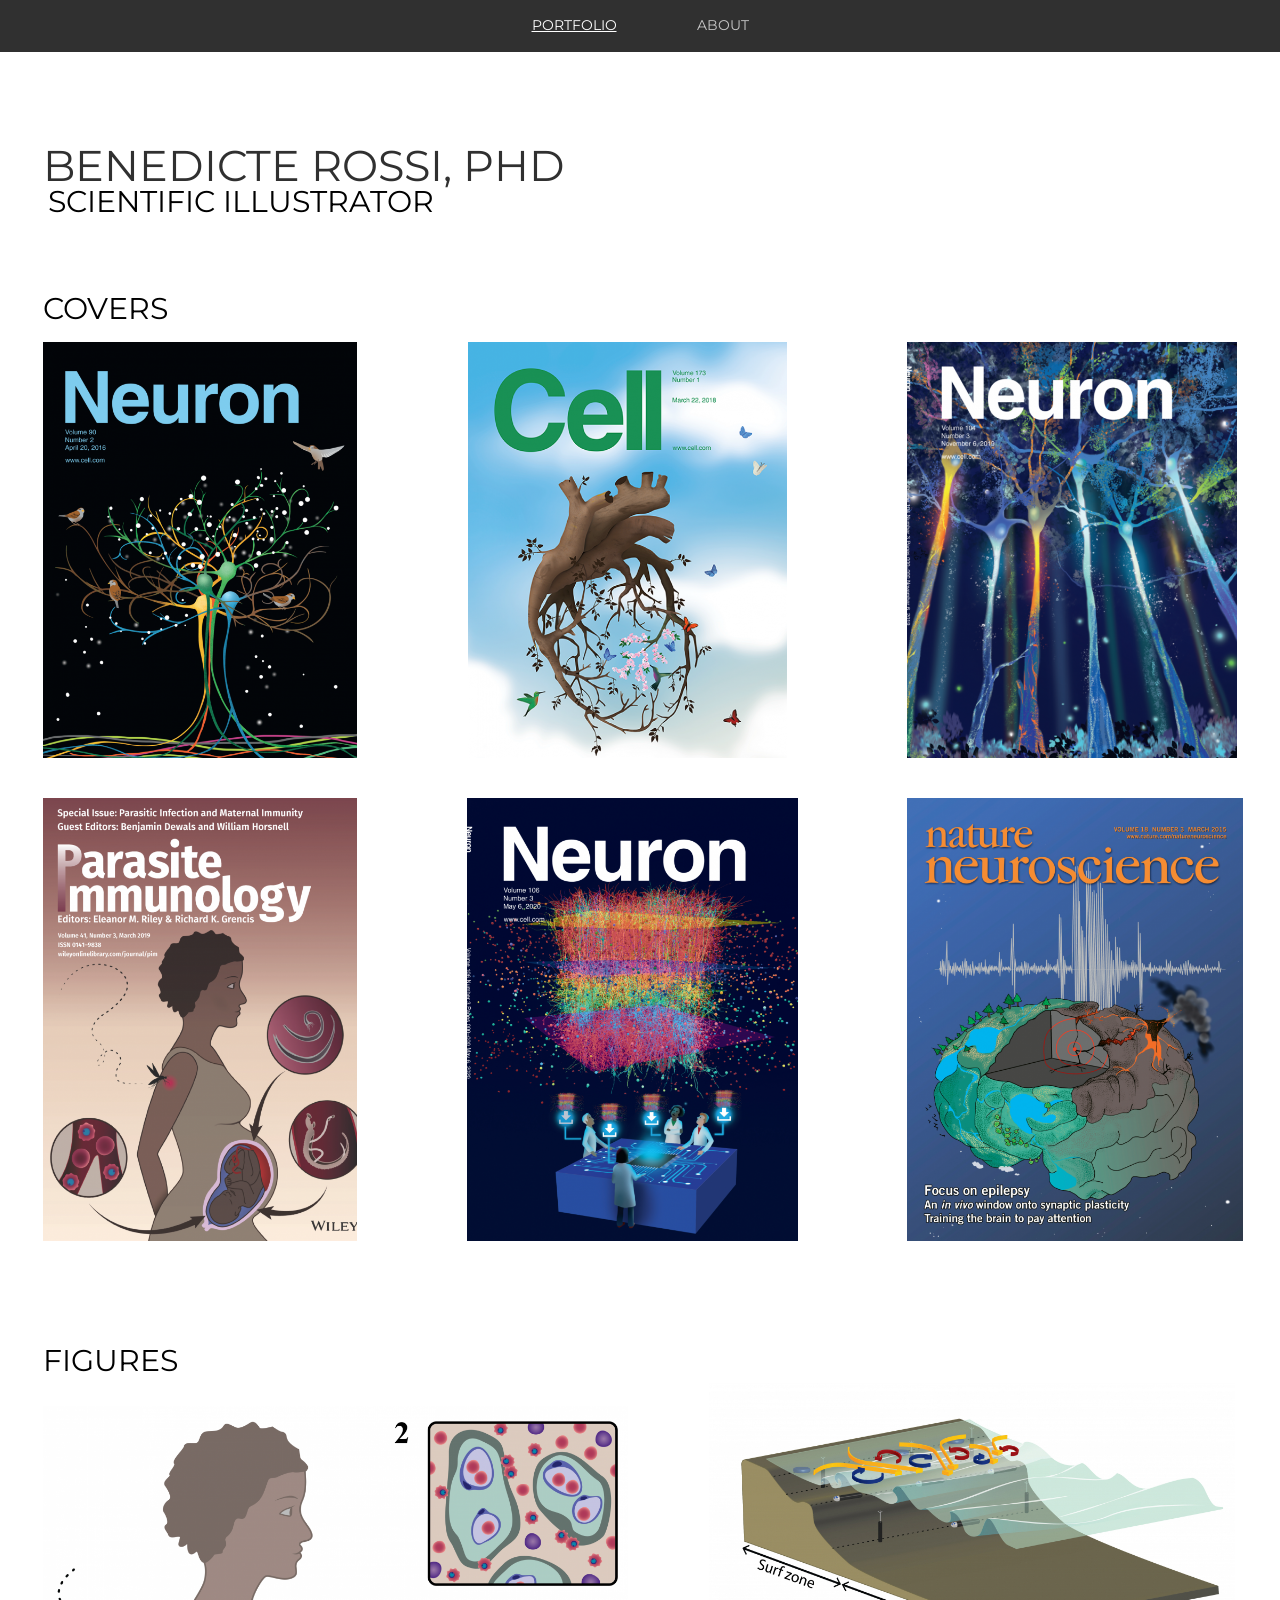
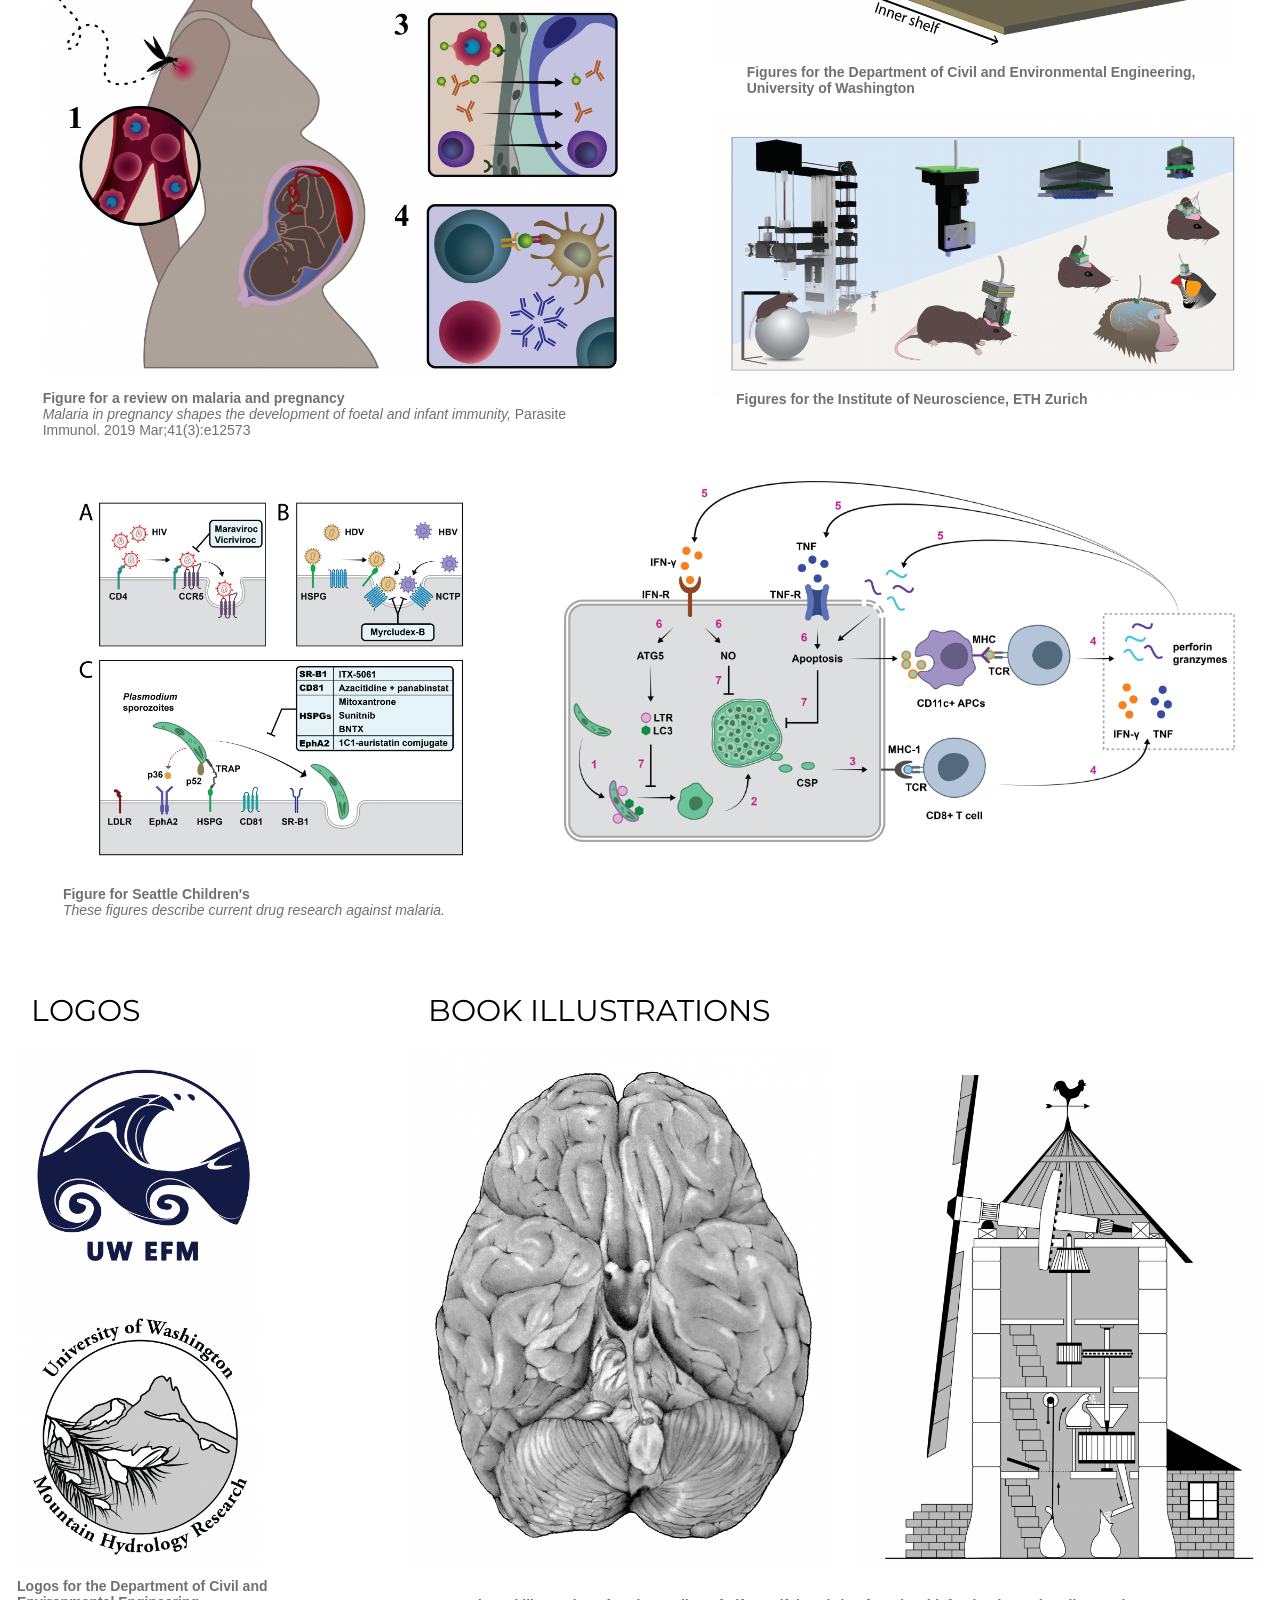
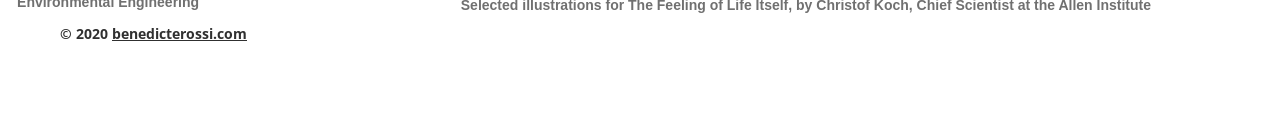
==== commit bc900ca2: "Merge About and Contact into single page, remove Contact" ====
--- a/index.html
+++ b/index.html
@@ -49,7 +49,7 @@
 
 <body><div class="root"><div class="vbox wb_container" id="wb_header">
 	
-<div id="wb_cs_row_1_wrp" class="wb_cont_inner_rel"><div id="wb_cs_row_1" class="wb-cs-row"><div id="wb_cs_col_2" class="wb-cs-col"><div id="wb_element_instance0" class="wb_element wb-menu wb-menu-mobile wb-cs-elem"><a class="btn btn-default btn-collapser"><span class="icon-bar"></span><span class="icon-bar"></span><span class="icon-bar"></span></a><ul class="hmenu"><li class="active"><a href="index.html" target="_self">Portfolio</a></li><li><a href="About/index.html" target="_self">About</a></li><li><a href="Contact/index.html" target="_self">Contact</a></li></ul><div class="clearfix"></div></div></div><div class="wb-cs-clear"></div></div><div class="wb-cs-clear"></div></div></div>
+<div id="wb_cs_row_1_wrp" class="wb_cont_inner_rel"><div id="wb_cs_row_1" class="wb-cs-row"><div id="wb_cs_col_2" class="wb-cs-col"><div id="wb_element_instance0" class="wb_element wb-menu wb-menu-mobile wb-cs-elem"><a class="btn btn-default btn-collapser"><span class="icon-bar"></span><span class="icon-bar"></span><span class="icon-bar"></span></a><ul class="hmenu"><li class="active"><a href="index.html" target="_self">Portfolio</a></li><li><a href="About/index.html" target="_self">About</a></li></ul><div class="clearfix"></div></div></div><div class="wb-cs-clear"></div></div><div class="wb-cs-clear"></div></div></div>
 <div class="vbox wb_container" id="wb_main">
 	
 <div id="wb_cs_row_3" class="wb-cs-row"><div id="wb_cs_col_4" class="wb-cs-col"><div id="wb_element_instance1" class="wb_element wb_text_element wb-cs-elem" style=" line-height: normal;"><h1 class="wb-stl-heading1">BENEDICTE ROSSI, PHD</h1></div></div><div class="wb-cs-clear"></div></div><div id="wb_cs_row_5" class="wb-cs-row"><div id="wb_cs_col_6" class="wb-cs-col"><div id="wb_element_instance2" class="wb_element wb_text_element wb-cs-elem" style=" line-height: normal;"><p class="wb-stl-custom1"><span style="color:rgba(0,0,0,1);">Scientific illustrator</span></p></div></div><div class="wb-cs-clear"></div></div><div id="wb_cs_row_7" class="wb-cs-row"><div id="wb_cs_col_8" class="wb-cs-col"><div id="wb_element_instance11" class="wb_element wb_text_element wb-cs-elem" style=" line-height: normal;"><p class="wb-stl-custom1"><span style="color:rgba(0,0,0,1);">Covers</span></p></div></div><div class="wb-cs-clear"></div></div><div id="wb_cs_row_9" class="wb-cs-row"><div id="wb_cs_col_10" class="wb-cs-col"><div id="wb_element_instance9" class="wb_element wb_element_picture wb-cs-elem" title=""><img alt="gallery/cover_neuron2016" src="gallery_gen/b6532666e608c79e5ac55b7bbb8fbd2a_590x780_0x0_600x806.png"></div></div><div id="wb_cs_col_11" class="wb-cs-col"><div id="wb_element_instance10" class="wb_element wb_element_picture wb-cs-elem" title=""><img alt="gallery/cell_173_1_cover" src="gallery_gen/d8fd6a4b92ce30af1deae8d7ed381490_598x780_0x0_600x780.png"></div></div><div id="wb_cs_col_12" class="wb-cs-col"><div id="wb_element_instance24" class="wb_element wb_element_picture wb-cs-elem" title=""><img alt="gallery/cover_neuron2019" src="gallery_gen/ae16dc58d66173d4e404d36e1c5b69ff_620x780_20x0_652x796.png"></div></div><div class="wb-cs-clear"></div></div><div id="wb_cs_row_13" class="wb-cs-row"><div id="wb_cs_col_14" class="wb-cs-col"><div id="wb_element_instance23" class="wb_element wb_element_picture wb-cs-elem" title=""><img alt="gallery/cover_parasiteimmunology" src="gallery_gen/09874b6a404f2ac6c22400e04ea43f63_590x830_0x0_620x840.png"></div></div><div id="wb_cs_col_15" class="wb-cs-col"><div id="wb_element_instance25" class="wb_element wb_element_picture wb-cs-elem" title=""><img alt="gallery/cover_neuron2020" src="gallery_gen/132eaf39ba709f8994367c88a012a1b9_620x830_20x0_680x840.png"></div></div><div id="wb_cs_col_16" class="wb-cs-col"><div id="wb_element_instance3" class="wb_element wb_element_picture wb-cs-elem" title=""><img alt="gallery/3_cover_highres_resized" src="gallery_gen/e888e582c3e1891e4c5c4c3139066387_630x830_0x0_643.25x830.png"></div></div><div class="wb-cs-clear"></div></div><div id="wb_cs_row_17" class="wb-cs-row"><div id="wb_cs_col_18" class="wb-cs-col"><div id="wb_element_instance5" class="wb_element wb_text_element wb-cs-elem" style=" line-height: normal;"><p class="wb-stl-custom1"><span style="color:rgba(0,0,0,1);">Figures</span></p></div></div><div class="wb-cs-clear"></div></div><div id="wb_cs_row_19" class="wb-cs-row"><div id="wb_cs_col_20" class="wb-cs-col"><div id="wb_cs_row_21" class="wb-cs-row"><div id="wb_cs_col_22" class="wb-cs-col"><div id="wb_element_instance12" class="wb_element wb_element_picture wb-cs-elem" title=""><img alt="gallery/5_final-01" src="gallery_gen/7545abf514b8b3e6574f4814d3d2fc5e_1098x1072_0x0_1120x1080.png"></div></div><div class="wb-cs-clear"></div></div><div id="wb_cs_row_23" class="wb-cs-row"><div id="wb_cs_col_24" class="wb-cs-col"><div id="wb_element_instance13" class="wb_element wb_text_element wb-cs-elem" style=" line-height: normal;"><p><span style="color:rgba(112,112,112,1);"><strong>Figure for a review on malaria and pregnancy</strong></span></p><p><span style="color:rgba(112,112,112,1);"><em>Malaria in pregnancy shapes the development of foetal and infant immunity, </em>Parasite Immunol. 2019 Mar;41(3):e12573</span></p></div></div><div class="wb-cs-clear"></div></div></div><div id="wb_cs_col_25" class="wb-cs-col"><div id="wb_cs_row_26" class="wb-cs-row"><div id="wb_cs_col_27" class="wb-cs-col"><div id="wb_element_instance4" class="wb_element wb_element_picture wb-cs-elem" title=""><img alt="gallery/5_blog-01-01" src="gallery_gen/795d58fcf4f5266118d79896da4fd98d_986x520_0x0_980x540.jpg"></div></div><div class="wb-cs-clear"></div></div><div id="wb_cs_row_28" class="wb-cs-row"><div id="wb_cs_col_29" class="wb-cs-col"><div id="wb_element_instance14" class="wb_element wb_text_element wb-cs-elem" style=" line-height: normal;"><p><strong><span style="color:rgba(112,112,112,1);">Figures for the Department of Civil and Environmental Engineering, University of Washington</span></strong></p></div></div><div class="wb-cs-clear"></div></div><div id="wb_cs_row_30" class="wb-cs-row"><div id="wb_cs_col_31" class="wb-cs-col"><div id="wb_element_instance15" class="wb_element wb_element_picture wb-cs-elem" title=""><img alt="gallery/6_table_draft2-01" src="gallery_gen/bedbe1943fe31b0e893129c815f52691_1030x542_0x0_1040x540.png"></div></div><div class="wb-cs-clear"></div></div><div id="wb_cs_row_32" class="wb-cs-row"><div id="wb_cs_col_33" class="wb-cs-col"><div id="wb_element_instance16" class="wb_element wb_text_element wb-cs-elem" style=" line-height: normal;"><p><span style="color:rgba(112,112,112,1);"><strong>Figures for the Institute of Neuroscience, ETH Zurich</strong></span></p></div></div><div class="wb-cs-clear"></div></div></div><div class="wb-cs-clear"></div></div><div id="wb_cs_row_34" class="wb-cs-row"><div id="wb_cs_col_35" class="wb-cs-col"><div id="wb_element_instance27" class="wb_element wb_element_picture wb-cs-elem" title=""><img alt="gallery/fig1_corrected_inverted2_2-01" src="gallery/fig1_corrected_inverted2_2-01-ts1646375124.png"></div></div><div id="wb_cs_col_36" class="wb-cs-col"><div id="wb_element_instance26" class="wb_element wb_element_picture wb-cs-elem" title=""><img alt="gallery/fig_3_final_gladstone-ts1646375109" src="gallery/fig_3_final_gladstone-ts1646375059.png"></div></div><div class="wb-cs-clear"></div></div><div id="wb_cs_row_37" class="wb-cs-row"><div id="wb_cs_col_38" class="wb-cs-col"><div id="wb_element_instance28" class="wb_element wb_text_element wb-cs-elem" style=" line-height: normal;"><p><span style="color:rgba(112,112,112,1);"><strong>Figure for Seattle Children's</strong></span></p><p><font color="#707070"><i>These figures describe current drug research against malaria. </i></font></p></div></div><div class="wb-cs-clear"></div></div><div id="wb_cs_row_39" class="wb-cs-row"><div id="wb_cs_col_40" class="wb-cs-col"><div id="wb_cs_row_41" class="wb-cs-row"><div id="wb_cs_col_42" class="wb-cs-col"><div id="wb_element_instance17" class="wb_element wb_text_element wb-cs-elem" style=" line-height: normal;"><p class="wb-stl-custom1"><span style="color:rgba(0,0,0,1);">LOGOS</span></p></div></div><div class="wb-cs-clear"></div></div><div id="wb_cs_row_43" class="wb-cs-row"><div id="wb_cs_col_44" class="wb-cs-col"><div id="wb_element_instance6" class="wb_element wb_element_picture wb-cs-elem" title=""><img alt="gallery/7_logo_waves_blog2020-01" src="gallery_gen/862341210f716d0d76b5dce2a328af14_460x476_0x0_480x480.png"></div></div><div class="wb-cs-clear"></div></div><div id="wb_cs_row_45" class="wb-cs-row"><div id="wb_cs_col_46" class="wb-cs-col"><div id="wb_element_instance7" class="wb_element wb_element_picture wb-cs-elem" title=""><img alt="gallery/8_logo-01" src="gallery_gen/69182a8e84a9905d21cac03130f1f783_458x500_0x0_460x500.png"></div></div><div class="wb-cs-clear"></div></div><div id="wb_cs_row_47" class="wb-cs-row"><div id="wb_cs_col_48" class="wb-cs-col"><div id="wb_element_instance22" class="wb_element wb_text_element wb-cs-elem" style=" line-height: normal;"><p><strong><span style="color:rgba(112,112,112,1);">Logos for the Department of Civil and Environmental Engineering</span></strong></p></div></div><div class="wb-cs-clear"></div></div></div><div id="wb_cs_col_49" class="wb-cs-col"><div id="wb_cs_row_50" class="wb-cs-row"><div id="wb_cs_col_51" class="wb-cs-col"><div id="wb_cs_row_52" class="wb-cs-row"><div id="wb_cs_col_53" class="wb-cs-col"><div id="wb_element_instance18" class="wb_element wb_text_element wb-cs-elem" style=" line-height: normal;"><p class="wb-stl-custom1"><span style="color:rgba(0,0,0,1);">Book Illustrations</span></p></div></div><div class="wb-cs-clear"></div></div><div id="wb_cs_row_54" class="wb-cs-row"><div id="wb_cs_col_55" class="wb-cs-col"><div id="wb_element_instance20" class="wb_element wb_element_picture wb-cs-elem" title=""><img alt="gallery/fig12_2_4-01" src="gallery_gen/8ea96d08dc37690ca65efc49f393bb13_798x988_0x0_800x980.png"></div></div><div class="wb-cs-clear"></div></div></div><div id="wb_cs_col_56" class="wb-cs-col"><div id="wb_element_instance19" class="wb_element wb_element_picture wb-cs-elem" title=""><img alt="gallery/8_windmill_illustrator_2-01-01" src="gallery_gen/b52a2c6eafb481924e27b7a915853899_772x920_0x0_780x920.png"></div></div><div class="wb-cs-clear"></div></div><div id="wb_cs_row_57" class="wb-cs-row"><div id="wb_cs_col_58" class="wb-cs-col"><div id="wb_element_instance21" class="wb_element wb_text_element wb-cs-elem" style=" line-height: normal;"><p><span style="color:rgba(112,112,112,1);"><strong>Selected illustrations for The Feeling of Life Itself, by Christof Koch, Chief Scientist at the Allen Institute</strong></span></p></div></div><div class="wb-cs-clear"></div></div></div><div class="wb-cs-clear"></div></div><div id="wb_element_instance29" class="wb_element" style="width: 100%;">
--- a/css/1.css
+++ b/css/1.css
@@ -1,5 +1,5 @@
 
-#wb_header { background: transparent none repeat left top; background-size: auto auto; }
+#wb_header { background: #303030 none repeat left top; background-size: auto auto; }
 #wb_main { background: transparent none repeat left top; background-size: contain; }
 #wb_footer { background: transparent none repeat-x left top; background-size: auto auto; }
 body { background: #ffffff none no-repeat scroll center top; background-size: auto auto; }
